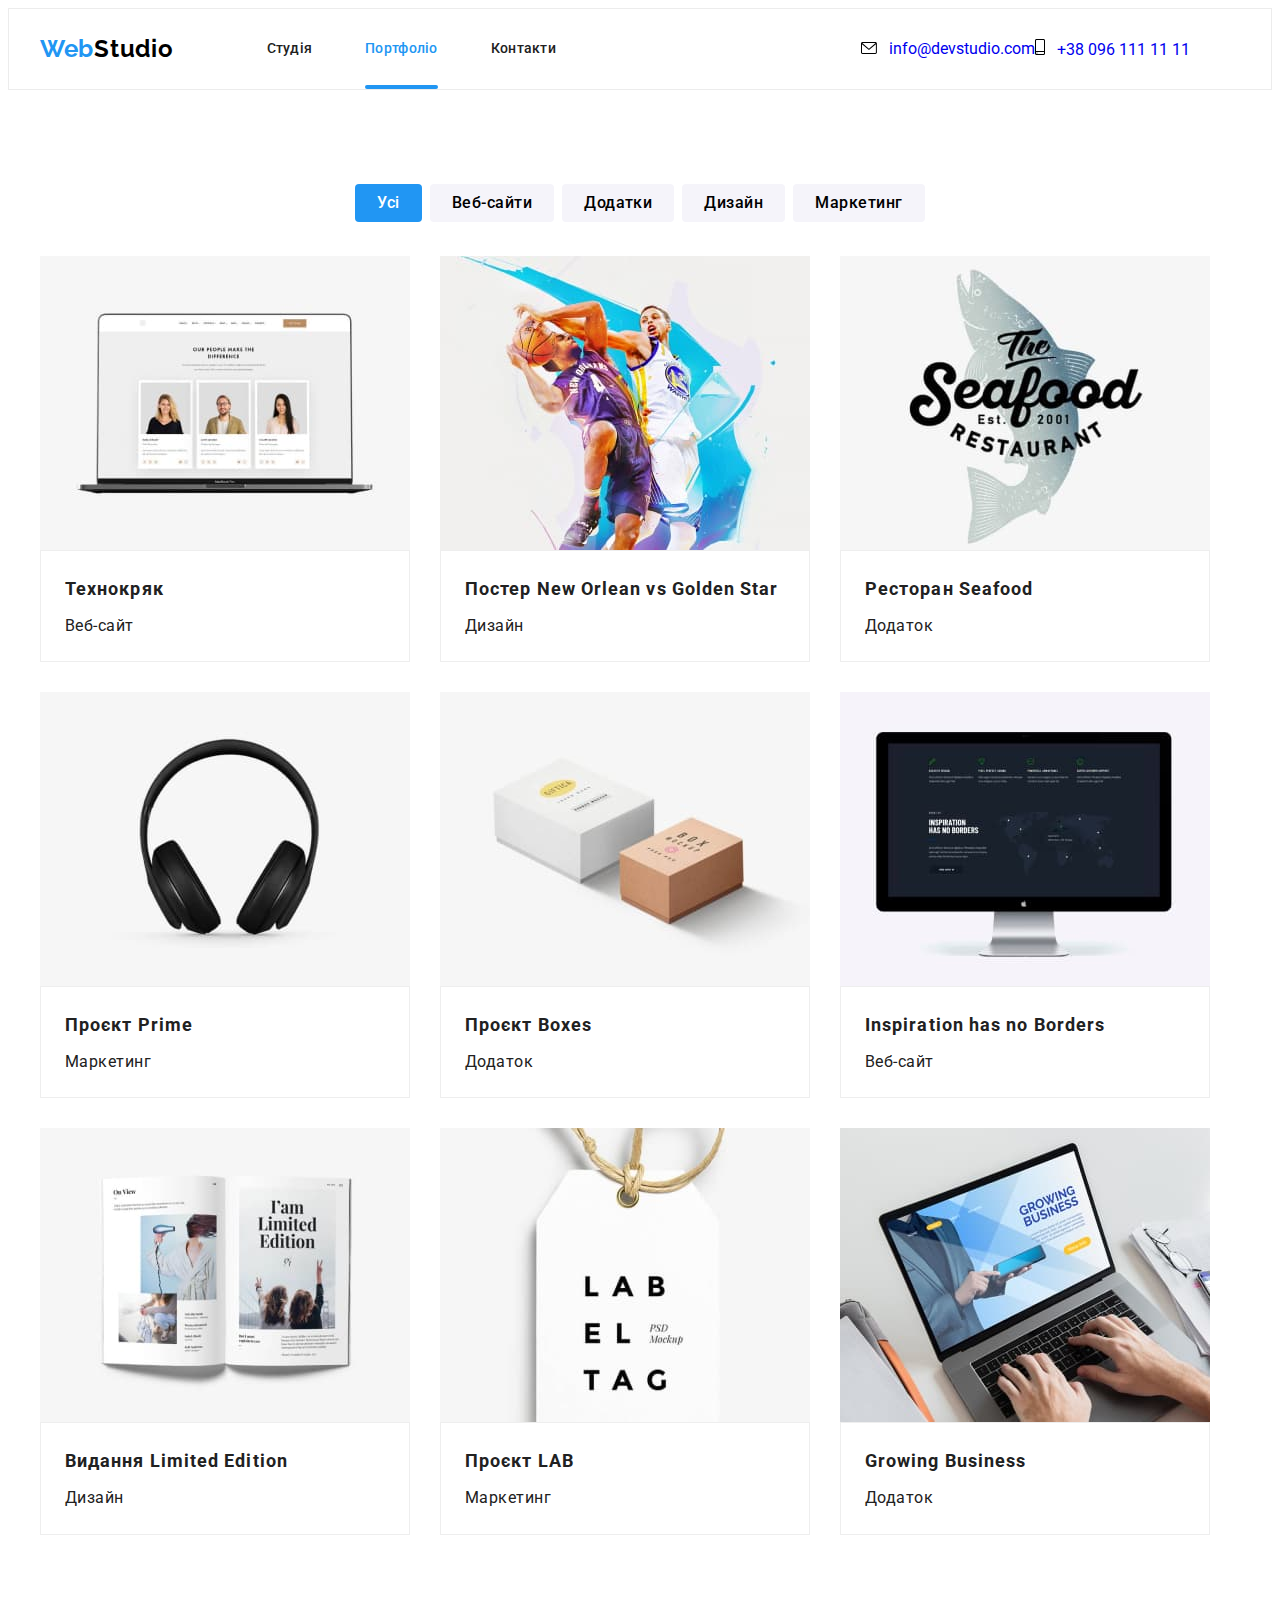
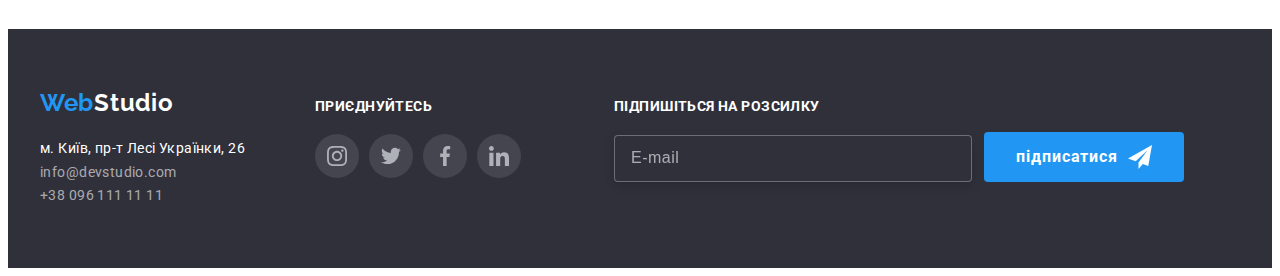
==== portfolio.html @ 04450b7f "starting header + hero" ====
<!DOCTYPE html>
<html lang="ru">
  <head>
    <meta charset="UTF-8" />
    <meta http-equiv="X-UA-Compatible" content="IE=edge" />
    <meta name="viewport" content="width=device-width, initial-scale=1.0" />
    <title>Portfolio</title>
    <link rel="preconnect" href="https://fonts.googleapis.com" />
    <link rel="preconnect" href="https://fonts.gstatic.com" crossorigin />
    <link
      href="https://fonts.googleapis.com/css2?family=Raleway:wght@700&family=Roboto:wght@400;500;700;900&display=swap"
      rel="stylesheet"
    />
    <link
      rel="stylesheet"
      href="https://cdnjs.cloudflare.com/ajax/libs/modern-normalize/1.1.0/modern-normalize.min.css"
      integrity="sha512-wpPYUAdjBVSE4KJnH1VR1HeZfpl1ub8YT/NKx4PuQ5NmX2tKuGu6U/JRp5y+Y8XG2tV+wKQpNHVUX03MfMFn9Q=="
      crossorigin="anonymous"
      referrerpolicy="no-referrer"
    />
    <!-- <link rel="stylesheet" href="./css/styles.css" /> -->
    <link rel="stylesheet" href="./css/main.min.css" />
  </head>

  <body>
    <header class="page-header">
      <div class="container container-top-line">
        <a href="./index.html" class="logo">Web<span class="logo-style">Studio</span></a>
        <nav>
          <ul class="header-nav">
            <li class="header-nav__item">
              <a href="./index.html" class="header-nav__link">Студія</a>
            </li>
            <li class="header-nav__item">
              <a href="./portfolio.html" class="header-nav__link header-nav__link--current"
                >Портфоліо</a
              >
            </li>
            <li class="header-nav__item">
              <a href="./index.html" class="header-nav__link">Контакти</a>
            </li>
          </ul>
        </nav>
        <ul class="contact list">
          <li class="contact__item">
            <a href="mailto:info@devstudio.com" class="contact__link link">
              <svg class="contact__icon" width="16px" height="12px">
                <use href="./img/icons.svg#icon-envelope"></use>
              </svg>
              info@devstudio.com
            </a>
          </li>
          <li class="contact__item">
            <a href="tel:+380961111111" class="contact__link link">
              <svg class="contact__icon" width="10px" height="16px">
                <use href="./img/icons.svg#icon-smartphone"></use>
              </svg>
              +38 096 111 11 11
            </a>
          </li>
        </ul>
      </div>
    </header>
    <main>
      <section class="team-projects">
        <div class="container">
          <h1 class="hidd">Portfolio content</h1>
          <ul class="filter list">
            <li><button type="button" class="btn current">Усі</button></li>
            <li><button type="button" class="btn">Веб-сайти</button></li>
            <li><button type="button" class="btn">Додатки</button></li>
            <li><button type="button" class="btn">Дизайн</button></li>
            <li><button type="button" class="btn">Маркетинг</button></li>
          </ul>
        </div>
        <div class="container">
          <h1 class="hidd">All projects</h1>
          <ul class="projects-list list">
            <li class="projects-item">
              <a href="#" class="card-link">
                <div class="overlay-item">
                  <img src="./img/tech.jpg" alt="Технокряк" width="370" />
                  <p class="overlay-text">
                    Ресурс пропонує комплексні пропозиції з різним рівнем функціоналу та сервісів.
                    Все це дозволить відвідувачу отримати вичерпні відомості про компанію чи
                    приватну особу.
                  </p>
                </div>
                <div class="projects-item-descr">
                  <h2 class="title">Технокряк</h2>
                  <p class="title-text">Веб-сайт</p>
                </div>
              </a>
            </li>
            <li class="projects-item">
              <a href="#" class="card-link">
                <div class="overlay-item">
                  <img src="./img/poster.jpg" alt="Постер" width="370" />
                  <p class="overlay-text">
                    Ресурс пропонує комплексні пропозиції з різним рівнем функціоналу та сервісів.
                    Все це дозволить відвідувачу отримати вичерпні відомості про компанію чи
                    приватну особу.
                  </p>
                </div>
                <div class="projects-item-descr">
                  <h2 class="title">Постер New Orlean vs Golden Star</h2>
                  <p class="title-text">Дизайн</p>
                </div>
              </a>
            </li>
            <li class="projects-item">
              <a href="#" class="card-link">
                <div class="overlay-item">
                  <img src="./img/rest.jpg" alt="Ресторан" width="370" />
                  <p class="overlay-text">
                    Ресурс пропонує комплексні пропозиції з різним рівнем функціоналу та сервісів.
                    Все це дозволить відвідувачу отримати вичерпні відомості про компанію чи
                    приватну особу.
                  </p>
                </div>
                <div class="projects-item-descr">
                  <h2 class="title">Ресторан Seafood</h2>
                  <p class="title-text">Додаток</p>
                </div>
              </a>
            </li>
            <li class="projects-item">
              <a href="#" class="card-link">
                <div class="overlay-item">
                  <img src="./img/prime.jpg" alt="ПроєктПрайм" width="370" />
                  <p class="overlay-text">
                    Ресурс пропонує комплексні пропозиції з різним рівнем функціоналу та сервісів.
                    Все це дозволить відвідувачу отримати вичерпні відомості про компанію чи
                    приватну особу.
                  </p>
                </div>
                <div class="projects-item-descr">
                  <h2 class="title">Проєкт Prime</h2>
                  <p class="title-text">Маркетинг</p>
                </div>
              </a>
            </li>
            <li class="projects-item">
              <a href="#" class="card-link">
                <div class="overlay-item">
                  <img src="./img/boxes.jpg" alt="ПроєктБокси" width="370" />
                  <p class="overlay-text">
                    Ресурс пропонує комплексні пропозиції з різним рівнем функціоналу та сервісів.
                    Все це дозволить відвідувачу отримати вичерпні відомості про компанію чи
                    приватну особу.
                  </p>
                </div>
                <div class="projects-item-descr">
                  <h2 class="title">Проєкт Boxes</h2>
                  <p class="title-text">Додаток</p>
                </div>
              </a>
            </li>
            <li class="projects-item">
              <a href="#" class="card-link">
                <div class="overlay-item">
                  <img src="./img/insp.jpg" alt="Вебсайт" width="370" />
                  <p class="overlay-text">
                    Ресурс пропонує комплексні пропозиції з різним рівнем функціоналу та сервісів.
                    Все це дозволить відвідувачу отримати вичерпні відомості про компанію чи
                    приватну особу.
                  </p>
                </div>
                <div class="projects-item-descr">
                  <h2 class="title">Inspiration has no Borders</h2>
                  <p class="title-text">Веб-сайт</p>
                </div>
              </a>
            </li>
            <li class="projects-item">
              <a href="#" class="card-link">
                <div class="overlay-item">
                  <img src="./img/limed.jpg" alt="Видання" width="370" />
                  <p class="overlay-text">
                    Ресурс пропонує комплексні пропозиції з різним рівнем функціоналу та сервісів.
                    Все це дозволить відвідувачу отримати вичерпні відомості про компанію чи
                    приватну особу.
                  </p>
                </div>
                <div class="projects-item-descr">
                  <h2 class="title">Видання Limited Edition</h2>
                  <p class="title-text">Дизайн</p>
                </div>
              </a>
            </li>
            <li class="projects-item">
              <a href="#" class="card-link">
                <div class="overlay-item">
                  <img src="./img/lab.jpg" alt="ПроєктЛаб" width="370" />
                  <p class="overlay-text">
                    Ресурс пропонує комплексні пропозиції з різним рівнем функціоналу та сервісів.
                    Все це дозволить відвідувачу отримати вичерпні відомості про компанію чи
                    приватну особу.
                  </p>
                </div>
                <div class="projects-item-descr">
                  <h2 class="title">Проєкт LAB</h2>
                  <p class="title-text">Маркетинг</p>
                </div>
              </a>
            </li>
            <li class="projects-item">
              <a href="#" class="card-link">
                <div class="overlay-item">
                  <img src="./img/grow.jpg" alt="БізнесДодаток" width="370" />
                  <p class="overlay-text">
                    Ресурс пропонує комплексні пропозиції з різним рівнем функціоналу та сервісів.
                    Все це дозволить відвідувачу отримати вичерпні відомості про компанію чи
                    приватну особу.
                  </p>
                </div>
                <div class="projects-item-descr">
                  <h2 class="title">Growing Business</h2>
                  <p class="title-text">Додаток</p>
                </div>
              </a>
            </li>
          </ul>
        </div>
      </section>
    </main>
    <footer class="footer">
      <div class="container footer-container">
        <div class="footer-adress">
          <a href="./index.html" class="logo">Web<span class="logo-2style">Studio</span></a>
          <address>
            <ul class="list">
              <li>
                <p class="text">м. Київ, пр-т Лесі Українки, 26</p>
              </li>
              <li>
                <a href="mailto:info@devstudio.com" class="link">info@devstudio.com</a>
              </li>
              <li>
                <a href="tel:+380961111111" class="link">+38 096 111 11 11</a>
              </li>
            </ul>
          </address>
        </div>
        <div class="footer-soc">
          <h2 class="title-soc">приєднуйтесь</h2>
          <ul class="list-soc list">
            <li class="team-soc__item">
              <a href="#" class="team-soc__link">
                <svg class="team-soc__icon">
                  <use href="./img/icons.svg#icon-instagram"></use>
                </svg>
              </a>
            </li>
            <li class="team-soc__item">
              <a href="#" class="team-soc__link">
                <svg class="team-soc__icon">
                  <use href="./img/icons.svg#icon-twitter"></use>
                </svg>
              </a>
            </li>
            <li class="team-soc__item">
              <a href="#" class="team-soc__link">
                <svg class="team-soc__icon">
                  <use href="./img/icons.svg#icon-facebook"></use>
                </svg>
              </a>
            </li>
            <li class="team-soc__item">
              <a href="#" class="team-soc__link">
                <svg class="team-soc__icon">
                  <use href="./img/icons.svg#icon-linkedin"></use>
                </svg>
              </a>
            </li>
          </ul>
        </div>
        <form action="" class="email-form">
          <div class="form-place">
            <label for="mail">підпишіться на розсилку</label>
            <input type="email" name="mail" id="mail" placeholder="E-mail" />
          </div>
          <button class="submit-btn" type="submit">
            <span class="submit-btn-text"> підписатися</span>
            <svg class="icon-send" width="24px" height="24px">
              <use href="./img/icons.svg#icon-send"></use>
            </svg>
          </button>
        </form>
      </div>
    </footer>
  </body>
</html>
---- css/styles.css ----
:root {
  --primary-text-color: #757575;
  --white-text-color: #ffffff;
  --title-text-color: #212121;
  --accent-color: #2196f3;
  --backgr-dark-color: #2f303a;
  --backgr-gray-color: #f5f4fa;
}

p,
h1,
h2,
h3 {
  margin: 0px;
}

ul {
  margin: 0px;
  padding-left: 0px;
}

button {
  cursor: pointer;
}

body {
  background-color: #ffffff;
  color: #757575;
  font-family: 'Roboto', sans-serif;
}

img {
  display: block;
  max-width: 100%;
  height: auto;
}

.container {
  width: 1200px;
  padding: 0px 15px;
  margin: 0 auto;
}

a {
  text-decoration: none;
}

.list {
  list-style: none;
  margin: 0;
  padding: 0;
}

/* приховані заголовки */
.hidd {
  position: absolute;
  width: 1px;
  height: 1px;
  margin: -1px;
  border: 0;
  padding: 0;

  white-space: nowrap;
  clip-path: inset(100%);
  clip: rect(0 0 0 0);
  overflow: hidden;
}

/* HEADER */
.page-header {
  border: 1px solid #ececec;
}

.logo {
  display: inline-block;
  margin-right: 93px;

  color: var(--accent-color);
  font-family: 'Raleway';
  font-weight: 700;
  font-size: 26px;
  line-height: 1.14;
  letter-spacing: 0.03em;
}

.logo .logo-style {
  color: #000000;
}

.container-top-line {
  display: flex;
  align-items: center;
}
.site-nav {
  display: flex;
}

.site-nav .site-nav-item:not(:last-child) {
  margin-right: 50px;
}

.site-nav .link {
  display: block;
  padding-top: 32px;

  font-weight: 500;
  font-size: 14px;
  line-height: 1.14;
  letter-spacing: 0.02em;
  color: var(--title-text-color);

  transition: color 250ms cubic-bezier(0.4, 0, 0.2, 1);
}

.site-nav .link:hover,
.site-nav .link:focus {
  color: var(--accent-color);
}

.site-nav .link.current {
  color: var(--accent-color);
  display: flex;
  flex-direction: column;
}

.site-nav .link.current::after {
  content: '';
  border-radius: 2px;
  min-width: 48px;
  height: 4px;
  background: currentColor;
  display: block;
  margin-top: 28px;
}

.contact {
  display: flex;
  margin-left: auto;
}

.contact .contact-item + .contact-item {
  margin-left: 50px;
}

.contact .link {
  display: block;
  padding-top: 32px;
  padding-bottom: 32px;

  color: var(--primary-text-color);
  font-weight: 500;
  font-size: 14px;
  line-height: 1.1;
  letter-spacing: 0.02em;
  text-decoration: none;

  transition: color 250ms cubic-bezier(0.4, 0, 0.2, 1);
}

.contact .link:hover,
.contact .link:focus {
  color: var(--accent-color);
}

.link-icon.link {
  display: flex;
  align-items: center;
  fill: #757575;
}

.icon-envelope {
  width: 16px;
  height: 12px;
  fill: currentColor;
  margin-right: 10px;
  align-items: center;
}

.icon-smartphone {
  width: 10px;
  height: 16px;
  fill: currentColor;
  margin-right: 10px;
  align-items: center;
}

/* MAIN */
.hero {
  height: 600px;
  max-width: 1600px;
  margin-right: auto;
  margin-left: auto;

  padding-bottom: 200px;
  padding-top: 200px;
  background-image: linear-gradient(to right, rgba(47, 48, 58, 0.4), rgba(47, 48, 58, 0.4)),
    url(../img/herobg.jpg);
  background-color: #c4c4c4;
  background-repeat: no-repeat;
  background-size: cover;
  background-position: center;
}

.hero .hero-title {
  margin: 0 auto 30px;
  width: 696px;

  color: var(--white-text-color);
  font-weight: 900;
  font-size: 44px;
  line-height: calc(60 / 44);
  text-align: center;
  letter-spacing: 0.06em;
  text-transform: uppercase;
  align-items: center;
}

.hero-btn {
  color: var(--white-text-color);
  background-color: var(--accent-color);
  font-family: inherit;
  font-weight: 700;
  line-height: calc(30 / 16);
  display: flex;
  align-items: center;
  text-align: center;
  letter-spacing: 0.06em;
  cursor: pointer;
  border-radius: 4px;
  border-width: 0;

  padding: 10px 32px;
  margin: 0 auto;
  min-width: 216px;

  transition: background-color 250ms cubic-bezier(0.4, 0, 0.2, 1);
}

.hero-btn:hover,
.hero-btn:focus {
  background-color: #188ce8;
}

/* features */
.features {
  padding-bottom: 94px;
  padding-top: 94px;
}

.features-list {
  display: flex;
  align-items: flex-start;
  flex-basis: calc ((100% - 90px) / 4);
  margin-right: 30px;
}

.features-list-item {
  width: 270px;
  align-items: flex-start;
}

.features-list-item:not(:last-child) {
  margin-right: 30px;
}

.feature {
  display: flex;
  align-items: center;
  justify-content: center;
  width: 270px;
  height: 120px;
  background-color: #f5f4fa;
  border-radius: 4px;
  margin-bottom: 30px;
}
.icon-antenna,
.icon-clock,
.icon-diagram,
.icon-astronaut {
  width: 70px;
  height: 70px;
}

.features-list .title {
  margin-top: 0;
  margin-bottom: 10px;

  color: var(--title-text-color);
  font-weight: 700;
  font-size: 14px;
  line-height: 1.1;
  letter-spacing: 0.03em;
  text-transform: uppercase;
}

.features-list .title-text {
  margin-top: 0;
  margin-bottom: 0;

  font-weight: 400;
  font-size: 14px;
  line-height: 1.7;
  letter-spacing: 0.03em;
}

/* Чим ми займаємось */
.whatwedo {
  padding-bottom: 94px;
}

.box {
  display: flex;
}

.box-item {
  margin: 0;
  width: 370px;
  height: 294px;
  position: relative;
}

.box-item:not(:last-child) {
  margin-right: 30px;
}

.whatwedo-title {
  color: var(--title-text-color);
  font-size: 36px;
  line-height: 1.2;
  letter-spacing: 0.03em;
  margin-top: 0;
  margin-bottom: 50px;
  text-align: center;
  min-width: 366px;
}

.whatwedo-title-label {
  width: 100%;
  padding-top: 27px;
  padding-bottom: 27px;
  margin: 0;
  background-color: rgba(47, 48, 58, 0.8);
  bottom: 0;
  position: absolute;
  font-size: 14px;
  line-height: calc(16 / 14);
  text-align: center;
  letter-spacing: 0.03em;
  text-transform: uppercase;
  color: var(--white-text-color);
}

/* Наша команда */
.team {
  padding-top: 94px;
  padding-bottom: 94px;
  background-color: var(--backgr-gray-color);
}

.team-title {
  min-width: 264px;

  color: var(--title-text-color);
  font-weight: 700;
  font-size: 36px;
  line-height: 1.2;
  letter-spacing: 0.03em;
  margin-top: 0px;
  margin-bottom: 50px;
  text-align: center;
}

.team-list {
  display: flex;
  flex-basis: calc ((100% - 90px) / 4);
}

.team-item {
  width: 270px;
}

.team-item:not(:last-child) {
  margin-right: 30px;
}

.team-item-descr {
  background: #ffffff;
  box-shadow: 0px 1px 3px rgba(0, 0, 0, 0.12), 0px 1px 1px rgba(0, 0, 0, 0.14),
    0px 2px 1px rgba(0, 0, 0, 0.2);
  border-radius: 0px 0px 4px 4px;
  padding-top: 30px;
  padding-bottom: 30px;
  margin: 0;
}

.team-list .title {
  margin: 0 0 10px 0;
  color: var(--title-text-color);
  font-weight: 500;
  font-size: 16px;
  line-height: 1.2;
  text-align: center;
  letter-spacing: 0.03em;
}

.team-list .text {
  margin: 0;
  font-weight: 400;
  font-size: 16px;
  line-height: 1.2;
  text-align: center;
  letter-spacing: 0.03em;
}

.team-soc-list {
  display: flex;
  justify-content: center;
  margin-top: 16px;
}

.team-soc-item:not(:last-child) {
  margin-right: 10px;
}

.team-soc-link {
  display: flex;
  width: 44px;
  height: 44px;
  border-radius: 50%;
  align-items: center;
  justify-content: center;
  color: #afb1b8;
  background-color: var(--white-text-color);
}

.team-soc-icon {
  width: 20px;
  height: 20px;
  fill: currentColor;
  align-items: center;
  justify-content: center;
}

.team-soc-link:hover,
.team-soc-link:focus {
  color: var(--white-text-color);
  background-color: var(--accent-color);
}

/* Наші клієнти */
.clients {
  padding-bottom: 94px;
  padding-top: 94px;
}

.our-clients {
  margin-top: 0;
  margin-bottom: 50px;
  min-width: 264px;
  color: var(--title-text-color);
  font-size: 36px;
  line-height: calc(42 / 36);
  text-align: center;
  letter-spacing: 0.03em;
}

.clients-list {
  display: flex;
  flex-wrap: wrap;
  flex-basis: calc((100% - 150px) / 6);
  margin: 0;
  padding: 0;
}

.client-item:not(:last-child) {
  margin-right: 30px;
}

.client-link {
  display: flex;
  width: 170px;
  height: 92px;
  align-items: center;
  justify-content: center;
  color: #afb1b8;
  background-color: var(--white-text-color);
  border: 1px solid #afb1b8;

  transition: border 250ms cubic-bezier(0.4, 0, 0.2, 1), color 250ms cubic-bezier(0.4, 0, 0.2, 1);
}

.client-link:hover,
.client-link:focus {
  color: var(--accent-color);
  border-color: var(--accent-color);
}

.icon-logo {
  fill: currentColor;
  width: 106px;
  height: 160px;
}

/* footer */
.footer {
  background-color: var(--backgr-dark-color);
  padding-top: 60px;
  padding-bottom: 60px;
}

.footer .text {
  color: var(--white-text-color);
  font-style: normal;
  font-weight: 400;
  font-size: 14px;
  line-height: 1.7;
  letter-spacing: 0.03em;
  margin-top: 0;
  margin-bottom: 0;
}

.footer .logo {
  margin-bottom: 20px;
}

.footer .logo .logo-2style {
  color: #ffffff;
}

.footer .link {
  font-style: normal;
  font-weight: 400;
  font-size: 14px;
  line-height: 1.7;
  letter-spacing: 0.03em;
  color: rgba(255, 255, 255, 0.6);
  text-decoration: none;

  transition: color 250ms cubic-bezier(0.4, 0, 0.2, 1);
}

.footer .link:hover,
.footer .link:focus {
  color: var(--accent-color);
}

/* socials-footer */
.footer-container {
  display: flex;
  align-items: baseline;
}

.footer-adress {
  display: inline-block;
  margin-right: 70px;
}

.list-soc {
  display: flex;
}

.title-soc {
  font-size: 14px;
  line-height: calc(16 / 14);
  letter-spacing: 0.03em;
  text-transform: uppercase;
  color: var(--white-text-color);
  margin-bottom: 20px;
}

.footer-soc {
  display: inline-block;
}

.team-soc-link {
  display: flex;
  width: 44px;
  height: 44px;
  border-radius: 50%;
  align-items: center;
  justify-content: center;
  color: #afb1b8;
  background-color: rgba(255, 255, 255, 0.1);

  transition: background-color 250ms cubic-bezier(0.4, 0, 0.2, 1),
    color 250ms cubic-bezier(0.4, 0, 0.2, 1);
}

.team-soc-link:hover,
.team-soc-link:focus {
  color: var(--white-text-color);
  background-color: var(--accent-color);
}

.list-soc .team-soc-icon {
  width: 20px;
  height: 20px;
  fill: currentColor;
  align-items: center;
  justify-content: center;
}

.email-form {
  display: flex;
  width: 570px;
  margin-left: 93px;
  align-items: flex-end;
}

.form-place {
  display: flex;
  flex-direction: column;
  width: 358px;
  background-color: #2f303a;
  color: rgba(255, 255, 255, 0.6);
}

.form-place label {
  margin-bottom: 20px;
  font-weight: 700;
  font-size: 14px;
  line-height: 1.14;
  letter-spacing: 0.03em;
  text-transform: uppercase;
  color: #ffffff;
}

.form-place input {
  padding-top: 15px;
  padding-bottom: 15px;
  padding-left: 16px;
  padding-right: 0;
  background-color: #2f303a;
  border: 1px solid rgba(255, 255, 255, 0.3);
  filter: drop-shadow(0px 4px 4px rgba(0, 0, 0, 0.15));
  border-radius: 4px;
  color: var(--white-text-color);
}

.form-place input::placeholder {
  font-weight: 400;
  font-size: 16px;
  line-height: 1.25;
  letter-spacing: 0.03em;
  color: rgba(255, 255, 255, 0.6);
}

.submit-btn {
  display: flex;
  margin-left: 12px;
  align-items: center;
  justify-content: center;
  width: 200px;
  height: 50px;
  padding-top: 10px;
  padding-bottom: 10px;
  background-color: var(--accent-color);
  border-radius: 4px;
  border: none;
  cursor: pointer;
  transition-property: background-color, box-shadow;
  transition-duration: 250ms;
  transition-timing-function: cubic-bezier(0.4, 0, 0.2, 1);
}

.submit-btn:hover,
.submit-byn:focus {
  background-color: #188ce8;
  box-shadow: 0px 4px 4px rgba(0, 0, 0, 0.15);
}

.submit-btn-text {
  color: var(--white-text-color);
  font-family: 'Roboto';
  font-weight: 700;
  font-size: 16px;
  line-height: 1.88;
  letter-spacing: 0.06em;
}

.icon-send {
  margin-left: 10px;
}

/* MODAL */
.backdrop {
  position: fixed;
  top: 0;
  left: 0;
  width: 100%;
  height: 100%;
  background-color: rgba(0, 0, 0, 0.2);
  opacity: 1;
  transition: opacity 250ms cubic-bezier(0.4, 0, 0.2, 1);
}

.backdrop.is-hidden {
  opacity: 0;
  pointer-events: none;
}

.backdrop.is-hidden .modal {
  transform: translate(-50%, -50%) scale(0.9);
}

.modal {
  position: absolute;
  top: 50%;
  left: 50%;
  transform: translate(-50%, -50%) scale(1);

  width: 528px;
  height: 581px;

  box-shadow: 0px 1px 3px rgba(0, 0, 0, 0.12), 0px 1px 1px rgba(0, 0, 0, 0.14),
    0px 2px 1px rgba(0, 0, 0, 0.2);
  border-radius: 4px;
  background-color: #ffffff;

  transition: transform 250ms cubic-bezier(0.4, 0, 0.2, 1);
}

.btn-close-modal {
  display: flex;
  align-items: center;
  justify-content: center;
  margin: 8px 8px 0 auto;
  width: 30px;
  height: 30px;
  padding: 0;
  border-radius: 50%;
  background-color: #ffffff;
  border: 1px solid rgba(0, 0, 0, 0.1);
  cursor: pointer;
}

.icon-close-modal {
  width: 18px;
  height: 18px;
  fill: #000000;
  transition-property: fill;
  transition-duration: 250ms;
  transition-timing-function: cubic-bezier(0.4, 0, 0.2, 1);
}

.icon-close-modal:hover,
.icon-close-modal:focus {
  fill: var(--accent-color);
}

.modal-title-text {
  display: block;
  font-weight: 700;
  font-size: 20px;
  line-height: 1.15;
  text-align: center;
  letter-spacing: 0.03em;
  color: var(--title-text-color);
  margin-bottom: 12px;
  margin-top: 0;
}

.forma {
  padding: 0 40px;
  display: flex;
  flex-direction: column;
}

.form-place-modal {
  display: flex;
  flex-direction: column;
  position: relative;
  width: 448px;
  margin-bottom: 10px;
}

.form-label {
  margin-bottom: 4px;
  font-size: 12px;
  line-height: 1.17;
  letter-spacing: 0.01em;
  color: var(--primary-text-color);
}

.modal-input {
  width: 100%;
  height: 40px;
  border: 1px solid rgba(33, 33, 33, 0.2);
  border-radius: 4px;
  margin-bottom: 0;
  padding-left: 40px;
  transition-property: border;
  transition-duration: 250ms;
  transition-timing-function: cubic-bezier(0.4, 0, 0.2, 1);
}

.modal-input:focus-within {
  border: 1px solid var(--accent-color);
  outline: none;
}

.input-place-icon {
  position: absolute;
  bottom: 11px;
  left: 12px;
  transition-property: box-shadow;
  transition-duration: 250ms;
  transition-timing-function: cubic-bezier(0.4, 0, 0.2, 1);
}

.modal-input:focus-within ~ .input-place-icon {
  fill: var(--accent-color);
}

.form-place-coment {
  display: flex;
  flex-direction: column;
  width: 448px;
  height: 138px;
  margin-bottom: 20px;
}

.form-textarea {
  width: 448px;
  height: 120px;
  margin: 0;
  padding: 12px 16px;
  border: 1px solid rgba(33, 33, 33, 0.2);
  border-radius: 4px;
  resize: none;
  transition-property: border;
  transition-duration: 250ms;
  transition-timing-function: cubic-bezier(0.4, 0, 0.2, 1);
}

.form-textarea:focus-within {
  border: 1px solid var(--accent-color);
  outline: none;
}

.form-textarea::placeholder {
  font-weight: 400;
  font-size: 12px;
  line-height: 1.17;
  letter-spacing: 0.01em;
  color: rgba(117, 117, 117, 0.5);
}

.form-checkbox {
  display: flex;
  width: 100%;
  margin-bottom: 30px;
}

.checkbox-input {
  position: absolute;
  width: 1px;
  height: 1px;
  margin: -1px;
  border: 0;
  padding: 0;
  clip: rect(0 0 0 0);
  overflow: hidden;
}

.checkbox-label {
  display: flex;
  align-items: center;
  font-weight: 400;
  font-size: 14px;
  line-height: 1.71;
  padding-left: 14px;
}

.checkbox-icon {
  display: inline-block;
  margin-right: 7px;
  width: 16px;
  height: 15px;
  border: 2px solid var(--title-text-color);
  border-radius: 2px;
}

.checkbox-input:checked + .checkbox-icon {
  background-color: var(--accent-color);
  border-color: var(--accent-color);
  background-size: contain;
  background-origin: border-box;
}

.checkbox-link {
  display: inline-block;
  color: var(--accent-color);
  padding: 0;
  margin: 0 0 0 8px;
  text-decoration: underline;
}

.submit-btn-modal {
  display: flex;
  align-items: center;
  justify-content: center;
  width: 200px;
  height: 50px;
  padding: 10px 52px 10px 52px;
  margin-left: auto;
  margin-right: auto;
  background-color: var(--accent-color);
  box-shadow: 0px 4px 4px rgba(0, 0, 0, 0.15);
  border-radius: 4px;
  border: none;
  cursor: pointer;
  transition-property: background-color;
  transition-duration: 250ms;
  transition-timing-function: cubic-bezier(0.4, 0, 0.2, 1);
}

.text-btn-modal {
  color: var(--white-text-color);
  font-weight: 700;
  font-size: 16px;
  line-height: 1.88;
  letter-spacing: 0.06em;
}

.submit-btn-modal:hover,
.submit-btn-modal:focus {
  background-color: #188ce8;
}

/* Portfolio */
.team-projects {
  padding-bottom: 94px;
}

.filter {
  display: flex;
  justify-content: center;
  padding-top: 94px;
  margin-bottom: 34px;
}

.filter :not(:last-child) {
  margin-right: 8px;
}

.filter .btn {
  padding: 6px 22px;
  font-family: inherit;
  font-weight: 500;
  font-size: 16px;
  line-height: 1.6;
  text-align: center;
  letter-spacing: 0.03em;
  cursor: pointer;
  background-color: var(--backgr-gray-color);
  border-radius: 4px;
  border: none;

  transition: background-color 250ms cubic-bezier(0.4, 0, 0.2, 1),
    color 250ms cubic-bezier(0.4, 0, 0.2, 1);
}

.filter .btn:hover,
.filter .btn:focus,
.filter .btn:active {
  color: var(--white-text-color);
  background-color: var(--accent-color);
  box-shadow: 0px 3px 1px rgba(0, 0, 0, 0.1), 0px 1px 2px rgba(0, 0, 0, 0.08),
    0px 2px 2px rgba(0, 0, 0, 0.12);
  border-radius: 4px;
}

.filter .btn.current {
  color: var(--white-text-color);
  background-color: var(--accent-color);
}

/* Наші проекти */
.projects-list {
  display: flex;
  flex-wrap: wrap;
}

.card-link {
  display: block;
  text-decoration: none;
  transition: box-shadow 250ms cubic-bezier(0.4, 0, 0.2, 1);
}

.card-link:hover,
.card-link:focus {
  box-shadow: 0px 1px 1px rgba(0, 0, 0, 0.12), 0px 4px 4px rgba(0, 0, 0, 0.06),
    1px 4px 6px rgba(0, 0, 0, 0.16);
}

.overlay-item {
  overflow: hidden;
  position: relative;
}

.overlay-text {
  content: '';
  font-size: 18px;
  line-height: calc(28 / 18);
  letter-spacing: 0.03em;
  color: var(--white-text-color);
  position: absolute;
  width: 100%;
  height: 100%;
  padding: 63px 24px;
  margin: 0;
  background-color: rgba(33, 150, 243, 0.9);
  top: 0;
  left: 0;
  transform: translateY(100%);

  transition: transform 250ms cubic-bezier(0.4, 0, 0.2, 1),
    opacity 250ms cubic-bezier(0.4, 0, 0.2, 1);
}

.card-link:hover .overlay-text,
.card-link:focus .overlay-text {
  transform: translateY(0);
}

.projects-item {
  max-width: 370px;
  margin-right: 30px;
  margin-bottom: 30px;
}

.projects-item:nth-child(3n) {
  margin-right: 0;
}

.projects-item:nth-last-child(-n + 3) {
  margin-bottom: 0;
}

.projects-item .title {
  margin: 0 0 4px 0;

  color: var(--title-text-color);
  font-weight: 700;
  font-size: 18px;
  line-height: 2;
  letter-spacing: 0.06em;
}

.projects-item .title-text {
  margin: 0;
  font-weight: 400;
  font-size: 16px;
  line-height: 1.9;
  letter-spacing: 0.03em;
  color: var(--title-text-color);
}

.projects-item-descr {
  padding: 20px 24px;

  background: #ffffff;
  border: 1px solid #eeeeee;
}
---- css/main.min.css ----
p,h1,h2,h3{margin:0px}ul{margin:0px;padding-left:0px}button{cursor:pointer}img{display:block;max-width:100%;height:auto}a{text-decoration:none}.list{list-style:none;margin:0;padding:0}body{background-color:#fff;color:#757575;font-family:"Roboto",sans-serif}.hidd{position:absolute;width:1px;height:1px;margin:-1px;border:0;padding:0;white-space:nowrap;-webkit-clip-path:inset(100%);clip-path:inset(100%);clip:rect(0 0 0 0);overflow:hidden}:root{--primary-text-color: #757575;--white-text-color: #ffffff;--title-text-color: #212121;--accent-color: #2196f3;--backgr-dark-color: #2f303a;--backgr-gray-color: #f5f4fa}.logo{display:inline-block;color:var(--accent-color);font-family:"Raleway";font-weight:700;font-size:24px;line-height:1.17;letter-spacing:.03em}.logo .logo-style{color:#000}.container{margin-left:auto;margin-right:auto;padding-left:15px;padding-right:15px}@media screen and (min-width: 480px){.container{width:480px}}@media screen and (min-width: 768px){.container{width:768px}}@media screen and (min-width: 1200px){.container{width:1200px}}.page-header{border:1px solid #ececec;position:relative}.page-header__nav{display:-webkit-box;display:-ms-flexbox;display:flex;-webkit-box-align:center;-ms-flex-align:center;align-items:center;-webkit-box-pack:justify;-ms-flex-pack:justify;justify-content:space-between;width:100%}@media screen and (min-width: 768px){.page-header__nav{-webkit-box-pack:start;-ms-flex-pack:start;justify-content:flex-start}}.menu-btn{display:-webkit-inline-box;display:-ms-inline-flexbox;display:inline-flex;margin:0;padding:12px 8px;border:none;background-color:rgba(0,0,0,0);margin-top:10px;margin-bottom:10px;z-index:2}.menu-btn__close,.menu-btn__menu{fill:#212121;-webkit-transition-property:fill;transition-property:fill;-webkit-transition-duration:250ms;transition-duration:250ms;-webkit-transition-timing-function:cubic-bezier(0.4, 0, 0.2, 1);transition-timing-function:cubic-bezier(0.4, 0, 0.2, 1)}.menu-btn__menu:hover,.menu-btn :focus{fill:var(--accent-color)}.menu-btn__close:hover,.menu-btn :focus{fill:var(--accent-color)}@media screen and (min-width: 768px){.menu-btn{display:none}}.menu-btn .menu-btn__close{display:none}.menu-btn.is-open .menu-btn__close{display:block}.menu-btn.is-open .menu-btn__menu{display:none}.menu-container{background-color:#fff;padding-top:48px;padding-bottom:48px;padding-left:40px}@media screen and (max-width: 767px){.menu-container{display:none;position:absolute;top:0;left:0;width:100%}.menu-container.is-open{display:block;height:100vh;display:-webkit-box;display:-ms-flexbox;display:flex;-ms-flex-wrap:wrap;flex-wrap:wrap;-ms-flex-line-pack:justify;align-content:space-between;z-index:1}}@media screen and (min-width: 768px){.menu-container{display:-webkit-box;display:-ms-flexbox;display:flex;padding:0;-webkit-box-align:center;-ms-flex-align:center;align-items:center}}.navigation,.contacts{width:100%}.container-top-line{display:-webkit-box;display:-ms-flexbox;display:flex;-webkit-box-align:center;-ms-flex-align:center;align-items:center}.header-nav{list-style:none;padding:0;margin:0}@media screen and (min-width: 768px){.header-nav{display:-webkit-box;display:-ms-flexbox;display:flex;padding-bottom:0;margin-left:88px;margin-right:90px}}@media screen and (min-width: 1200px){.header-nav{margin-left:93px;margin-right:305px}}.header-nav__item{margin-bottom:32px}.header-nav__item:last-child{margin-bottom:0}@media screen and (min-width: 768px){.header-nav__item{margin-bottom:0;margin-right:53px}.header-nav__item:last-child{margin-right:0}}.header-nav__link{text-decoration:none;display:block;text-align:start;font-weight:500;font-size:40px;line-height:1.18;letter-spacing:.02em;color:var(--title-text-color);-webkit-transition:color 250ms cubic-bezier(0.4, 0, 0.2, 1);transition:color 250ms cubic-bezier(0.4, 0, 0.2, 1)}.header-nav__link:hover,.header-nav__link:focus{color:var(--accent-color)}@media screen and (min-width: 768px){.header-nav__link{font-size:14px;line-height:1.14;padding-top:32px;padding-bottom:32px}}.header-nav__link--current{color:var(--accent-color);position:relative}@media screen and (min-width: 768px){.header-nav__link--current{font-size:14px;line-height:1.14;padding-top:32px;padding-bottom:32px}}.header-nav__link--current::after{display:none;position:absolute;bottom:0;left:0;content:"";width:100%;height:4px;border-radius:2px;background-color:var(--accent-color)}@media screen and (min-width: 768px){.header-nav__link--current::after{display:block}}.contact{list-style:none;padding:0;margin:0}@media screen and (min-width: 768px){.contact{display:-webkit-box;display:-ms-flexbox;display:flex;-webkit-box-orient:vertical;-webkit-box-direction:reverse;-ms-flex-direction:column-reverse;flex-direction:column-reverse}}@media screen and (min-width: 1200px){.contact{-webkit-box-orient:horizontal;-webkit-box-direction:normal;-ms-flex-direction:row;flex-direction:row}}.contact__item{margin-bottom:32px}.contact__item:last-child{margin-bottom:64px}@media screen and (min-width: 768px){.contact__item{margin-bottom:0px;display:-webkit-box;display:-ms-flexbox;display:flex}.contact__item:last-child{margin-bottom:10px}}@media screen and (min-width: 1200px){.contact__item:last-child{margin-bottom:0px}}.contact__link--mail{text-decoration:none;color:var(--primary-text-color);font-weight:500;font-size:24px;line-height:1.17;letter-spacing:.02em}@media screen and (min-width: 768px){.contact__link--mail{color:var(--primary-text-color);font-size:12px;line-height:1.17;display:-webkit-box;display:-ms-flexbox;display:flex;-webkit-box-align:center;-ms-flex-align:center;align-items:center}}@media screen and (min-width: 1200px){.contact__link--mail{margin-right:40px;font-size:14px;line-height:1.14;-webkit-transition-property:color;transition-property:color;-webkit-transition-duration:250ms;transition-duration:250ms;-webkit-transition-timing-function:cubic-bezier(0.4, 0, 0.2, 1);transition-timing-function:cubic-bezier(0.4, 0, 0.2, 1)}.contact__link--mail:hover,.contact__link--mail:focus{color:var(--accent-color);fill:var(--accent-color)}}.contact__link--tel{text-decoration:none;color:var(--accent-color);font-weight:500;font-size:34px;line-height:1.18;letter-spacing:.02em}@media screen and (min-width: 768px){.contact__link--tel{color:var(--primary-text-color);font-size:12px;line-height:1.17;display:-webkit-box;display:-ms-flexbox;display:flex;-webkit-box-align:center;-ms-flex-align:center;align-items:center}}@media screen and (min-width: 1200px){.contact__link--tel{font-size:14px;line-height:1.14;-webkit-transition-property:color;transition-property:color;-webkit-transition-duration:250ms;transition-duration:250ms;-webkit-transition-timing-function:cubic-bezier(0.4, 0, 0.2, 1);transition-timing-function:cubic-bezier(0.4, 0, 0.2, 1)}.contact__link--tel:hover,.contact__link--tel:focus{color:var(--accent-color);fill:var(--accent-color)}}@media screen and (max-width: 767px){.contact__icon{display:none}}@media screen and (min-width: 768px){.contact__icon{margin-right:8px}}@media screen and (min-width: 1200px){.contact__icon{-webkit-transition-property:fill;transition-property:fill;-webkit-transition-duration:250ms;transition-duration:250ms;-webkit-transition-timing-function:cubic-bezier(0.4, 0, 0.2, 1);transition-timing-function:cubic-bezier(0.4, 0, 0.2, 1)}}.soc-nav__list{list-style:none;padding:0;margin:0;display:-webkit-box;display:-ms-flexbox;display:flex;-ms-flex-wrap:wrap;flex-wrap:wrap}@media screen and (min-width: 768px){.soc-nav__list{display:none}}.soc-nav__item{text-decoration:none;margin-right:20px}.soc-nav__item:last-child{margin-right:0}.soc-nav__link{text-decoration:none;color:var(--accent-color);font-weight:500;font-size:18px;line-height:1.22;letter-spacing:.02em}.section-hero{padding-top:118px;padding-bottom:118px}.section-hero .hero__title{margin-left:auto;margin-right:auto;margin-top:0;margin-bottom:30px;color:var(--white-text-color);font-weight:900;font-size:26px;line-height:1.62;letter-spacing:.06em;text-transform:uppercase}@media screen and (min-width: 768px){.section-hero .hero__title{width:360px}}@media screen and (min-width: 1200px){.section-hero{padding-top:200px;padding-bottom:200px}.section-hero .hero__title{font-size:44px;line-height:1.36;width:696px}}.overl{max-width:480px;margin-left:auto;margin-right:auto;background-image:-webkit-gradient(linear, left top, right top, from(rgba(47, 48, 58, 0.4)), to(rgba(47, 48, 58, 0.4))),url(../img/herobg_tel.jpg);background-image:linear-gradient(to right, rgba(47, 48, 58, 0.4), rgba(47, 48, 58, 0.4)),url(../img/herobg_tel.jpg);background-color:#c4c4c4;background-repeat:no-repeat;background-size:cover;background-position:center;text-align:center}@media(min-device-pixel-ratio: 2),(-webkit-min-device-pixel-ratio: 2),(min-resolution: 192dpi),(min-resolution: 2dppx){.overl{background-image:-webkit-gradient(linear, left top, right top, from(rgba(47, 48, 58, 0.4)), to(rgba(47, 48, 58, 0.4))),url(../img/herobg_tel2x.jpg);background-image:linear-gradient(to right, rgba(47, 48, 58, 0.4), rgba(47, 48, 58, 0.4)),url(../img/herobg_tel2x.jpg)}}@media screen and (min-width: 768px){.overl{min-width:768px;height:400px;background-image:-webkit-gradient(linear, left top, right top, from(rgba(47, 48, 58, 0.4)), to(rgba(47, 48, 58, 0.4))),url(../img/herobg_tab.jpg);background-image:linear-gradient(to right, rgba(47, 48, 58, 0.4), rgba(47, 48, 58, 0.4)),url(../img/herobg_tab.jpg)}}@media screen and (min-width: 768px)and (min-device-pixel-ratio: 2),screen and (min-width: 768px)and (-webkit-min-device-pixel-ratio: 2),screen and (min-width: 768px)and (min-resolution: 192dpi),screen and (min-width: 768px)and (min-resolution: 2dppx){.overl{background-image:-webkit-gradient(linear, left top, right top, from(rgba(47, 48, 58, 0.4)), to(rgba(47, 48, 58, 0.4))),url(../img/herobg_tab2x.jpg);background-image:linear-gradient(to right, rgba(47, 48, 58, 0.4), rgba(47, 48, 58, 0.4)),url(../img/herobg_tab2x.jpg)}}@media screen and (min-width: 1200px){.overl{max-width:1600px;height:600px;background-image:-webkit-gradient(linear, left top, right top, from(rgba(47, 48, 58, 0.4)), to(rgba(47, 48, 58, 0.4))),url(../img/herobg_desktop.jpg);background-image:linear-gradient(to right, rgba(47, 48, 58, 0.4), rgba(47, 48, 58, 0.4)),url(../img/herobg_desktop.jpg)}}@media screen and (min-width: 1200px)and (min-device-pixel-ratio: 2),screen and (min-width: 1200px)and (-webkit-min-device-pixel-ratio: 2),screen and (min-width: 1200px)and (min-resolution: 192dpi),screen and (min-width: 1200px)and (min-resolution: 2dppx){.overl{background-image:-webkit-gradient(linear, left top, right top, from(rgba(47, 48, 58, 0.4)), to(rgba(47, 48, 58, 0.4))),url(../img/herobg_desktop2x.jpg);background-image:linear-gradient(to right, rgba(47, 48, 58, 0.4), rgba(47, 48, 58, 0.4)),url(../img/herobg_desktop2x.jpg)}}.hero__btn{min-width:200px;color:var(--white-text-color);background-color:var(--accent-color);font-family:inherit;font-weight:700;font-size:16px;line-height:1.88;text-align:center;letter-spacing:.06em;border-radius:4px;border-width:0;padding:10px 24px;margin:0 auto;-webkit-transition:background-color 250ms cubic-bezier(0.4, 0, 0.2, 1);transition:background-color 250ms cubic-bezier(0.4, 0, 0.2, 1)}.hero__btn:hover,.hero__btn:focus{background-color:#188ce8}@media screen and (min-width: 1200px){.hero__btn{min-width:216px;padding:10px 32px}}.section-features{padding-bottom:94px;padding-top:94px}.features__list{display:-webkit-box;display:-ms-flexbox;display:flex;-webkit-box-align:start;-ms-flex-align:start;align-items:flex-start;margin-right:30px}.features__list .features__title{margin-top:0;margin-bottom:10px;color:var(--title-text-color);font-weight:700;font-size:14px;line-height:1.1;letter-spacing:.03em;text-transform:uppercase}.features__list .features__text{margin-top:0;margin-bottom:0;font-weight:400;font-size:14px;line-height:1.7;letter-spacing:.03em}.features__item{width:270px;-webkit-box-align:start;-ms-flex-align:start;align-items:flex-start}.features__item:not(:last-child){margin-right:30px}.features__icon{width:70px;height:70px}.features__div{display:-webkit-box;display:-ms-flexbox;display:flex;-webkit-box-align:center;-ms-flex-align:center;align-items:center;-webkit-box-pack:center;-ms-flex-pack:center;justify-content:center;width:270px;height:120px;background-color:#f5f4fa;border-radius:4px;margin-bottom:30px}.section-whatwedo{padding-bottom:94px}.whatwedo__list{display:-webkit-box;display:-ms-flexbox;display:flex}.whatwedo__item{margin:0;width:370px;height:294px;position:relative}.whatwedo__item:not(:last-child){margin-right:30px}.whatwedo__title{color:var(--title-text-color);font-size:36px;line-height:1.2;letter-spacing:.03em;margin-top:0;margin-bottom:50px;text-align:center;min-width:366px}.whatwedo__text{width:100%;padding-top:27px;padding-bottom:27px;margin:0;background-color:rgba(47,48,58,.8);bottom:0;position:absolute;font-size:14px;line-height:1.1428571429;text-align:center;letter-spacing:.03em;text-transform:uppercase;color:var(--white-text-color)}.section-team{padding-top:94px;padding-bottom:94px;background-color:var(--backgr-gray-color)}.section-team__title{min-width:264px;color:var(--title-text-color);font-weight:700;font-size:36px;line-height:1.2;letter-spacing:.03em;margin-top:0px;margin-bottom:50px;text-align:center}.team__list{display:-webkit-box;display:-ms-flexbox;display:flex;-webkit-box-align:center;-ms-flex-align:center;align-items:center}.team__list .team__title{margin:0 0 10px 0;color:var(--title-text-color);font-weight:500;font-size:16px;line-height:1.2;text-align:center;letter-spacing:.03em}.team__list .team__text{margin:0;font-weight:400;font-size:16px;line-height:1.2;text-align:center;letter-spacing:.03em}.team__item{width:270px}.team__item:not(:last-child){margin-right:30px}.team__div{background:#fff;-webkit-box-shadow:0px 1px 3px rgba(0,0,0,.12),0px 1px 1px rgba(0,0,0,.14),0px 2px 1px rgba(0,0,0,.2);box-shadow:0px 1px 3px rgba(0,0,0,.12),0px 1px 1px rgba(0,0,0,.14),0px 2px 1px rgba(0,0,0,.2);border-radius:0px 0px 4px 4px;padding-top:30px;padding-bottom:30px;margin:0}.team-soc__list{display:-webkit-box;display:-ms-flexbox;display:flex;-webkit-box-pack:center;-ms-flex-pack:center;justify-content:center;margin-top:16px}.team-soc__item:not(:last-child){margin-right:10px}.team-soc__link{display:-webkit-box;display:-ms-flexbox;display:flex;width:44px;height:44px;border-radius:50%;-webkit-box-align:center;-ms-flex-align:center;align-items:center;-webkit-box-pack:center;-ms-flex-pack:center;justify-content:center;color:#afb1b8;background-color:var(--white-text-color)}.team-soc__link:hover,.team-soc__link:focus{color:var(--white-text-color);background-color:var(--accent-color)}.team-soc__icon{width:20px;height:20px;fill:currentColor;-webkit-box-align:center;-ms-flex-align:center;align-items:center;-webkit-box-pack:center;-ms-flex-pack:center;justify-content:center}.clients{padding-bottom:94px;padding-top:94px}.our-clients{margin-top:0;margin-bottom:50px;min-width:264px;color:var(--title-text-color);font-size:36px;line-height:1.1666666667;text-align:center;letter-spacing:.03em}.clients-list{display:-webkit-box;display:-ms-flexbox;display:flex;-ms-flex-wrap:wrap;flex-wrap:wrap;margin:0;padding:0}.client-item:not(:last-child){margin-right:30px}.client-link{display:-webkit-box;display:-ms-flexbox;display:flex;width:170px;height:92px;-webkit-box-align:center;-ms-flex-align:center;align-items:center;-webkit-box-pack:center;-ms-flex-pack:center;justify-content:center;color:#afb1b8;background-color:var(--white-text-color);border:1px solid #afb1b8;-webkit-transition:border 250ms cubic-bezier(0.4, 0, 0.2, 1),color 250ms cubic-bezier(0.4, 0, 0.2, 1);transition:border 250ms cubic-bezier(0.4, 0, 0.2, 1),color 250ms cubic-bezier(0.4, 0, 0.2, 1)}.client-link:hover,.client-link:focus{color:var(--accent-color);border-color:var(--accent-color)}.icon-logo{fill:currentColor;width:106px;height:160px}.footer{background-color:var(--backgr-dark-color);padding-top:60px;padding-bottom:60px}.footer .text{color:var(--white-text-color);font-style:normal;font-weight:400;font-size:14px;line-height:1.7;letter-spacing:.03em;margin-top:0;margin-bottom:0}.footer .logo{margin-bottom:20px}.footer .logo .logo-2style{color:#fff}.footer .link{font-style:normal;font-weight:400;font-size:14px;line-height:1.7;letter-spacing:.03em;color:rgba(255,255,255,.6);text-decoration:none;-webkit-transition:color 250ms cubic-bezier(0.4, 0, 0.2, 1);transition:color 250ms cubic-bezier(0.4, 0, 0.2, 1)}.footer .link:hover,.footer .link:focus{color:var(--accent-color)}.footer-container{display:-webkit-box;display:-ms-flexbox;display:flex;-webkit-box-align:baseline;-ms-flex-align:baseline;align-items:baseline}.footer-adress{display:inline-block;margin-right:70px}.list-soc{display:-webkit-box;display:-ms-flexbox;display:flex}.list-soc .team-soc__icon{width:20px;height:20px;fill:currentColor;-webkit-box-align:center;-ms-flex-align:center;align-items:center;-webkit-box-pack:center;-ms-flex-pack:center;justify-content:center}.title-soc{font-size:14px;line-height:1.1428571429;letter-spacing:.03em;text-transform:uppercase;color:var(--white-text-color);margin-bottom:20px}.footer-soc{display:inline-block}.team-soc__link{display:-webkit-box;display:-ms-flexbox;display:flex;width:44px;height:44px;border-radius:50%;-webkit-box-align:center;-ms-flex-align:center;align-items:center;-webkit-box-pack:center;-ms-flex-pack:center;justify-content:center;color:#afb1b8;background-color:rgba(255,255,255,.1);-webkit-transition:background-color 250ms cubic-bezier(0.4, 0, 0.2, 1),color 250ms cubic-bezier(0.4, 0, 0.2, 1);transition:background-color 250ms cubic-bezier(0.4, 0, 0.2, 1),color 250ms cubic-bezier(0.4, 0, 0.2, 1)}.team-soc__link:hover,.team-soc__link:focus{color:var(--white-text-color);background-color:var(--accent-color)}.email-form{display:-webkit-box;display:-ms-flexbox;display:flex;width:570px;margin-left:93px;-webkit-box-align:end;-ms-flex-align:end;align-items:flex-end}.form-place{display:-webkit-box;display:-ms-flexbox;display:flex;-webkit-box-orient:vertical;-webkit-box-direction:normal;-ms-flex-direction:column;flex-direction:column;width:358px;background-color:#2f303a;color:rgba(255,255,255,.6)}.form-place label{margin-bottom:20px;font-weight:700;font-size:14px;line-height:1.14;letter-spacing:.03em;text-transform:uppercase;color:#fff}.form-place input{padding-top:15px;padding-bottom:15px;padding-left:16px;padding-right:0;background-color:#2f303a;border:1px solid rgba(255,255,255,.3);-webkit-filter:drop-shadow(0px 4px 4px rgba(0, 0, 0, 0.15));filter:drop-shadow(0px 4px 4px rgba(0, 0, 0, 0.15));border-radius:4px;color:var(--white-text-color)}.form-place input::-webkit-input-placeholder{font-weight:400;font-size:16px;line-height:1.25;letter-spacing:.03em;color:rgba(255,255,255,.6)}.form-place input::-moz-placeholder{font-weight:400;font-size:16px;line-height:1.25;letter-spacing:.03em;color:rgba(255,255,255,.6)}.form-place input:-ms-input-placeholder{font-weight:400;font-size:16px;line-height:1.25;letter-spacing:.03em;color:rgba(255,255,255,.6)}.form-place input::-ms-input-placeholder{font-weight:400;font-size:16px;line-height:1.25;letter-spacing:.03em;color:rgba(255,255,255,.6)}.form-place input::placeholder{font-weight:400;font-size:16px;line-height:1.25;letter-spacing:.03em;color:rgba(255,255,255,.6)}.submit-btn{display:-webkit-box;display:-ms-flexbox;display:flex;margin-left:12px;-webkit-box-align:center;-ms-flex-align:center;align-items:center;-webkit-box-pack:center;-ms-flex-pack:center;justify-content:center;width:200px;height:50px;padding-top:10px;padding-bottom:10px;background-color:var(--accent-color);border-radius:4px;border:none;cursor:pointer;-webkit-transition-property:background-color,-webkit-box-shadow;transition-property:background-color,-webkit-box-shadow;transition-property:background-color,box-shadow;transition-property:background-color,box-shadow,-webkit-box-shadow;-webkit-transition-duration:250ms;transition-duration:250ms;-webkit-transition-timing-function:cubic-bezier(0.4, 0, 0.2, 1);transition-timing-function:cubic-bezier(0.4, 0, 0.2, 1)}.submit-btn:hover,.submit-btn:focus{background-color:#188ce8;-webkit-box-shadow:0px 4px 4px rgba(0,0,0,.15);box-shadow:0px 4px 4px rgba(0,0,0,.15)}.submit-btn-text{color:var(--white-text-color);font-family:"Roboto";font-weight:700;font-size:16px;line-height:1.88;letter-spacing:.06em}.icon-send{margin-left:10px}.backdrop{position:fixed;top:0;left:0;width:100%;height:100%;background-color:rgba(0,0,0,.2);opacity:1;-webkit-transition:opacity 250ms cubic-bezier(0.4, 0, 0.2, 1);transition:opacity 250ms cubic-bezier(0.4, 0, 0.2, 1)}.backdrop.is-hidden{opacity:0;pointer-events:none}.backdrop.is-hidden .modal{-webkit-transform:translate(-50%, -50%) scale(0.9);transform:translate(-50%, -50%) scale(0.9)}.modal{position:absolute;top:50%;left:50%;-webkit-transform:translate(-50%, -50%) scale(1);transform:translate(-50%, -50%) scale(1);width:528px;height:581px;-webkit-box-shadow:0px 1px 3px rgba(0,0,0,.12),0px 1px 1px rgba(0,0,0,.14),0px 2px 1px rgba(0,0,0,.2);box-shadow:0px 1px 3px rgba(0,0,0,.12),0px 1px 1px rgba(0,0,0,.14),0px 2px 1px rgba(0,0,0,.2);border-radius:4px;background-color:#fff;-webkit-transition:-webkit-transform 250ms cubic-bezier(0.4, 0, 0.2, 1);transition:-webkit-transform 250ms cubic-bezier(0.4, 0, 0.2, 1);transition:transform 250ms cubic-bezier(0.4, 0, 0.2, 1);transition:transform 250ms cubic-bezier(0.4, 0, 0.2, 1), -webkit-transform 250ms cubic-bezier(0.4, 0, 0.2, 1)}.btn-close-modal{display:-webkit-box;display:-ms-flexbox;display:flex;-webkit-box-align:center;-ms-flex-align:center;align-items:center;-webkit-box-pack:center;-ms-flex-pack:center;justify-content:center;margin:8px 8px 0 auto;width:30px;height:30px;padding:0;border-radius:50%;background-color:#fff;border:1px solid rgba(0,0,0,.1);cursor:pointer}.icon-close-modal{width:18px;height:18px;fill:#000;-webkit-transition-property:fill;transition-property:fill;-webkit-transition-duration:250ms;transition-duration:250ms;-webkit-transition-timing-function:cubic-bezier(0.4, 0, 0.2, 1);transition-timing-function:cubic-bezier(0.4, 0, 0.2, 1)}.icon-close-modal:hover,.icon-close-modal:focus{fill:var(--accent-color)}.modal-title-text{display:block;font-weight:700;font-size:20px;line-height:1.15;text-align:center;letter-spacing:.03em;color:var(--title-text-color);margin-bottom:12px;margin-top:0}.forma{padding:0 40px;display:-webkit-box;display:-ms-flexbox;display:flex;-webkit-box-orient:vertical;-webkit-box-direction:normal;-ms-flex-direction:column;flex-direction:column}.form-place-modal{display:-webkit-box;display:-ms-flexbox;display:flex;-webkit-box-orient:vertical;-webkit-box-direction:normal;-ms-flex-direction:column;flex-direction:column;position:relative;width:448px;margin-bottom:10px}.form-label{margin-bottom:4px;font-size:12px;line-height:1.17;letter-spacing:.01em;color:var(--primary-text-color)}.modal-input{width:100%;height:40px;border:1px solid rgba(33,33,33,.2);border-radius:4px;margin-bottom:0;padding-left:40px;-webkit-transition-property:border;transition-property:border;-webkit-transition-duration:250ms;transition-duration:250ms;-webkit-transition-timing-function:cubic-bezier(0.4, 0, 0.2, 1);transition-timing-function:cubic-bezier(0.4, 0, 0.2, 1)}.modal-input:focus-within{border:1px solid var(--accent-color);outline:none}.modal-input:focus-within~.input-place-icon{fill:var(--accent-color)}.input-place-icon{position:absolute;bottom:11px;left:12px;-webkit-transition-property:-webkit-box-shadow;transition-property:-webkit-box-shadow;transition-property:box-shadow;transition-property:box-shadow, -webkit-box-shadow;-webkit-transition-duration:250ms;transition-duration:250ms;-webkit-transition-timing-function:cubic-bezier(0.4, 0, 0.2, 1);transition-timing-function:cubic-bezier(0.4, 0, 0.2, 1)}.form-place-coment{display:-webkit-box;display:-ms-flexbox;display:flex;-webkit-box-orient:vertical;-webkit-box-direction:normal;-ms-flex-direction:column;flex-direction:column;width:448px;height:138px;margin-bottom:20px}.form-textarea{width:448px;height:120px;margin:0;padding:12px 16px;border:1px solid rgba(33,33,33,.2);border-radius:4px;resize:none;-webkit-transition-property:border;transition-property:border;-webkit-transition-duration:250ms;transition-duration:250ms;-webkit-transition-timing-function:cubic-bezier(0.4, 0, 0.2, 1);transition-timing-function:cubic-bezier(0.4, 0, 0.2, 1)}.form-textarea:focus-within{border:1px solid var(--accent-color);outline:none}.form-textarea::-webkit-input-placeholder{font-weight:400;font-size:12px;line-height:1.17;letter-spacing:.01em;color:rgba(117,117,117,.5)}.form-textarea::-moz-placeholder{font-weight:400;font-size:12px;line-height:1.17;letter-spacing:.01em;color:rgba(117,117,117,.5)}.form-textarea:-ms-input-placeholder{font-weight:400;font-size:12px;line-height:1.17;letter-spacing:.01em;color:rgba(117,117,117,.5)}.form-textarea::-ms-input-placeholder{font-weight:400;font-size:12px;line-height:1.17;letter-spacing:.01em;color:rgba(117,117,117,.5)}.form-textarea::placeholder{font-weight:400;font-size:12px;line-height:1.17;letter-spacing:.01em;color:rgba(117,117,117,.5)}.form-checkbox{display:-webkit-box;display:-ms-flexbox;display:flex;width:100%;margin-bottom:30px}.checkbox-input{position:absolute;width:1px;height:1px;margin:-1px;border:0;padding:0;clip:rect(0 0 0 0);overflow:hidden}.checkbox-input:checked+.checkbox-icon{background-color:var(--accent-color);border-color:var(--accent-color);background-size:contain;background-origin:border-box}.checkbox-label{display:-webkit-box;display:-ms-flexbox;display:flex;-webkit-box-align:center;-ms-flex-align:center;align-items:center;font-weight:400;font-size:14px;line-height:1.71;padding-left:14px}.checkbox-icon{display:inline-block;margin-right:7px;width:16px;height:15px;border:2px solid var(--title-text-color);border-radius:2px}.checkbox-link{display:inline-block;color:var(--accent-color);padding:0;margin:0 0 0 8px;text-decoration:underline}.submit-btn-modal{display:-webkit-box;display:-ms-flexbox;display:flex;-webkit-box-align:center;-ms-flex-align:center;align-items:center;-webkit-box-pack:center;-ms-flex-pack:center;justify-content:center;width:200px;height:50px;padding:10px 52px 10px 52px;margin-left:auto;margin-right:auto;background-color:var(--accent-color);-webkit-box-shadow:0px 4px 4px rgba(0,0,0,.15);box-shadow:0px 4px 4px rgba(0,0,0,.15);border-radius:4px;border:none;cursor:pointer;-webkit-transition-property:background-color;transition-property:background-color;-webkit-transition-duration:250ms;transition-duration:250ms;-webkit-transition-timing-function:cubic-bezier(0.4, 0, 0.2, 1);transition-timing-function:cubic-bezier(0.4, 0, 0.2, 1)}.text-btn-modal{color:var(--white-text-color);font-weight:700;font-size:16px;line-height:1.88;letter-spacing:.06em}.text-btn-modal:hover,.text-btn-modal:focus{background-color:#188ce8}.team-projects{padding-bottom:94px}.filter{display:-webkit-box;display:-ms-flexbox;display:flex;-webkit-box-pack:center;-ms-flex-pack:center;justify-content:center;padding-top:94px;margin-bottom:34px}.filter :not(:last-child){margin-right:8px}.filter .btn{padding:6px 22px;font-family:inherit;font-weight:500;font-size:16px;line-height:1.6;text-align:center;letter-spacing:.03em;cursor:pointer;background-color:var(--backgr-gray-color);border-radius:4px;border:none;-webkit-transition:background-color 250ms cubic-bezier(0.4, 0, 0.2, 1),color 250ms cubic-bezier(0.4, 0, 0.2, 1);transition:background-color 250ms cubic-bezier(0.4, 0, 0.2, 1),color 250ms cubic-bezier(0.4, 0, 0.2, 1)}.filter .btn:hover,.filter .btn:focus,.filter .btn:active{color:var(--white-text-color);background-color:var(--accent-color);-webkit-box-shadow:0px 3px 1px rgba(0,0,0,.1),0px 1px 2px rgba(0,0,0,.08),0px 2px 2px rgba(0,0,0,.12);box-shadow:0px 3px 1px rgba(0,0,0,.1),0px 1px 2px rgba(0,0,0,.08),0px 2px 2px rgba(0,0,0,.12);border-radius:4px}.filter .btn.current{color:var(--white-text-color);background-color:var(--accent-color)}.projects-list{display:-webkit-box;display:-ms-flexbox;display:flex;-ms-flex-wrap:wrap;flex-wrap:wrap}.card-link{display:block;text-decoration:none;-webkit-transition:-webkit-box-shadow 250ms cubic-bezier(0.4, 0, 0.2, 1);transition:-webkit-box-shadow 250ms cubic-bezier(0.4, 0, 0.2, 1);transition:box-shadow 250ms cubic-bezier(0.4, 0, 0.2, 1);transition:box-shadow 250ms cubic-bezier(0.4, 0, 0.2, 1), -webkit-box-shadow 250ms cubic-bezier(0.4, 0, 0.2, 1)}.card-link:hover,.card-link:focus{-webkit-box-shadow:0px 1px 1px rgba(0,0,0,.12),0px 4px 4px rgba(0,0,0,.06),1px 4px 6px rgba(0,0,0,.16);box-shadow:0px 1px 1px rgba(0,0,0,.12),0px 4px 4px rgba(0,0,0,.06),1px 4px 6px rgba(0,0,0,.16)}.overlay-item{overflow:hidden;position:relative}.overlay-text{font-size:18px;line-height:1.56;letter-spacing:.03em;color:var(--white-text-color);position:absolute;width:100%;height:100%;padding:63px 24px;margin:0;background-color:rgba(33,150,243,.9);top:0;left:0;-webkit-transform:translateY(100%);transform:translateY(100%);-webkit-transition:opacity 250ms cubic-bezier(0.4, 0, 0.2, 1),-webkit-transform 250ms cubic-bezier(0.4, 0, 0.2, 1);transition:opacity 250ms cubic-bezier(0.4, 0, 0.2, 1),-webkit-transform 250ms cubic-bezier(0.4, 0, 0.2, 1);transition:transform 250ms cubic-bezier(0.4, 0, 0.2, 1),opacity 250ms cubic-bezier(0.4, 0, 0.2, 1);transition:transform 250ms cubic-bezier(0.4, 0, 0.2, 1),opacity 250ms cubic-bezier(0.4, 0, 0.2, 1),-webkit-transform 250ms cubic-bezier(0.4, 0, 0.2, 1)}.card-link:hover .overlay-text,.card-link:focus .overlay-text{-webkit-transform:translateY(0);transform:translateY(0)}.projects-item{max-width:370px;margin-right:30px;margin-bottom:30px}.projects-item:nth-child(3n){margin-right:0}.projects-item:nth-last-child(-n+3){margin-bottom:0}.projects-item .title{margin:0 0 4px 0;color:var(--title-text-color);font-weight:700;font-size:18px;line-height:2;letter-spacing:.06em}.projects-item .title-text{margin:0;font-weight:400;font-size:16px;line-height:1.9;letter-spacing:.03em;color:var(--title-text-color)}.projects-item-descr{padding:20px 24px;background:#fff;border:1px solid #eee}/*# sourceMappingURL=main.min.css.map */
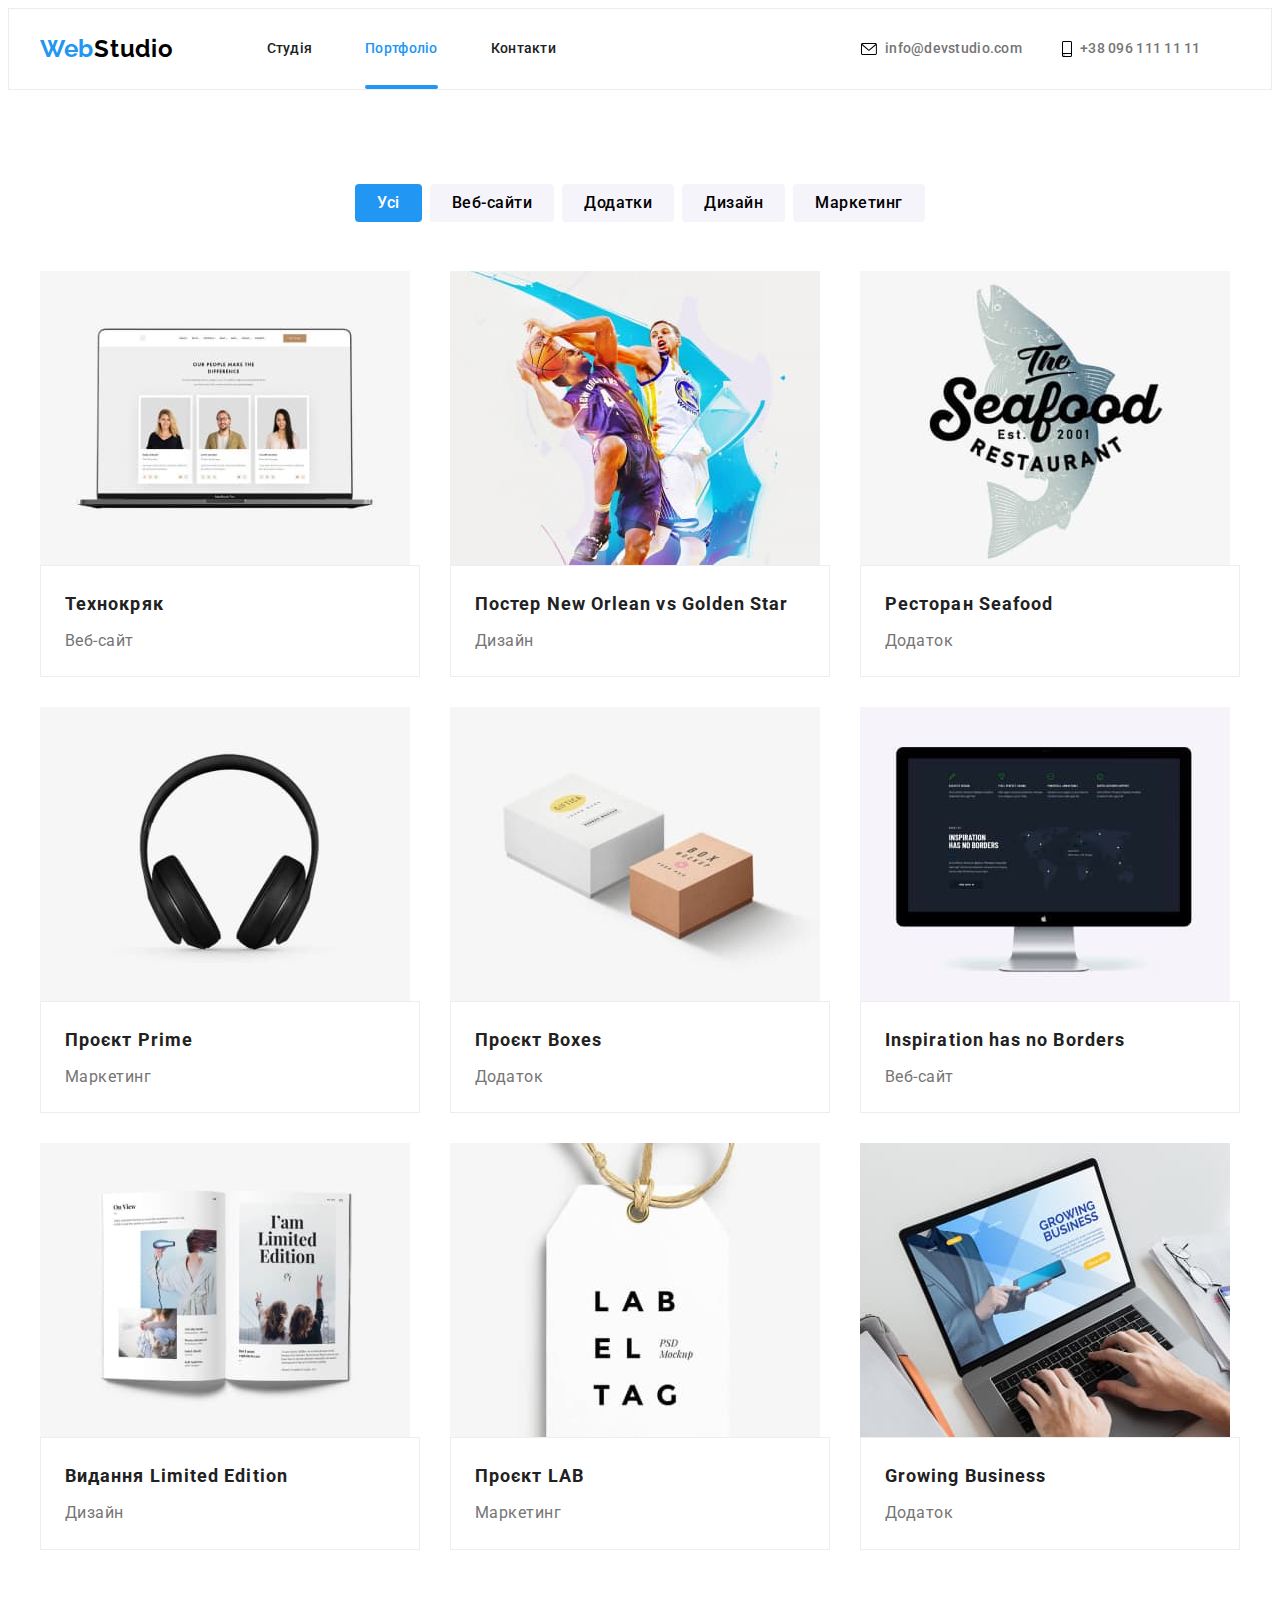
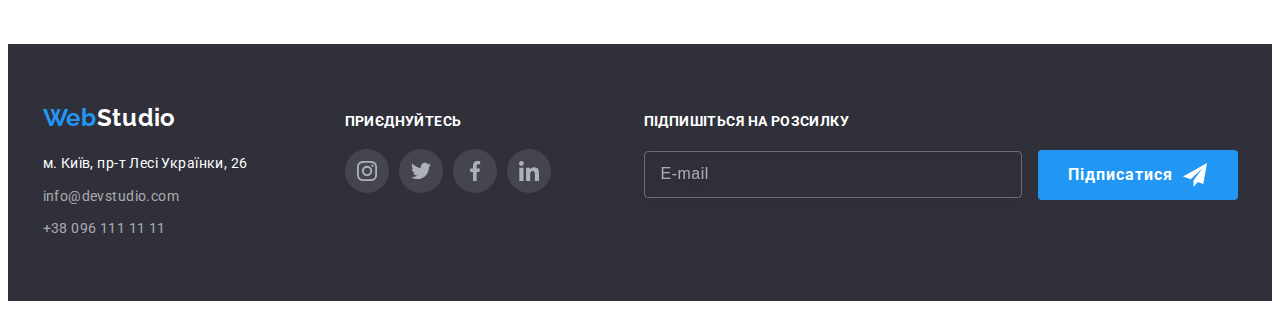
==== commit 9bdfd8b3: "final" ====
--- a/portfolio.html
+++ b/portfolio.html
@@ -25,40 +25,64 @@
   <body>
     <header class="page-header">
       <div class="container container-top-line">
-        <a href="./index.html" class="logo">Web<span class="logo-style">Studio</span></a>
-        <nav>
-          <ul class="header-nav">
-            <li class="header-nav__item">
-              <a href="./index.html" class="header-nav__link">Студія</a>
-            </li>
-            <li class="header-nav__item">
-              <a href="./portfolio.html" class="header-nav__link header-nav__link--current"
-                >Портфоліо</a
-              >
-            </li>
-            <li class="header-nav__item">
-              <a href="./index.html" class="header-nav__link">Контакти</a>
-            </li>
-          </ul>
+        <nav class="page-header__nav">
+          <a href="./index.html" class="logo">Web<span class="logo-style">Studio</span></a>
+          <button
+            type="button"
+            class="menu-btn"
+            aria-expanded="false"
+            aria-controls="menu-container"
+            data-menu-btn
+          >
+            <svg width="24px" height="16px" aria-label="перемикач мобільного меню">
+              <use class="menu-btn__close" href="./img/icons.svg#icon-close_24px"></use>
+              <use class="menu-btn__menu" href="./img/icons.svg#icon-menu_24px"></use>
+            </svg>
+          </button>
+          <div class="menu-container" id="menu-container" data-menu>
+            <div class="navigation">
+              <ul class="header-nav">
+                <li class="header-nav__item">
+                  <a href="./index.html" class="header-nav__link">Студія</a>
+                </li>
+                <li class="header-nav__item">
+                  <a href="./portfolio.html" class="header-nav__link header-nav__link--current"
+                    >Портфоліо</a
+                  >
+                </li>
+                <li class="header-nav__item">
+                  <a href="./index.html" class="header-nav__link">Контакти</a>
+                </li>
+              </ul>
+            </div>
+            <div class="contacts">
+              <ul class="contact list">
+                <li class="contact__item">
+                  <a href="mailto:info@devstudio.com" class="contact__link--mail link">
+                    <svg class="contact__icon" width="16px" height="12px">
+                      <use href="./img/icons.svg#icon-envelope"></use>
+                    </svg>
+                    info@devstudio.com
+                  </a>
+                </li>
+                <li class="contact__item">
+                  <a href="tel:+380961111111" class="contact__link--tel link">
+                    <svg class="contact__icon" width="10px" height="16px">
+                      <use href="./img/icons.svg#icon-smartphone"></use>
+                    </svg>
+                    +38 096 111 11 11
+                  </a>
+                </li>
+              </ul>
+              <ul class="soc-nav__list list">
+                <li class="soc-nav__item"><a class="soc-nav__link" href="">Instagram</a></li>
+                <li class="soc-nav__item"><a class="soc-nav__link" href="">Twitter</a></li>
+                <li class="soc-nav__item"><a class="soc-nav__link" href="">Facebook</a></li>
+                <li class="soc-nav__item"><a class="soc-nav__link" href="">linkedin</a></li>
+              </ul>
+            </div>
+          </div>
         </nav>
-        <ul class="contact list">
-          <li class="contact__item">
-            <a href="mailto:info@devstudio.com" class="contact__link link">
-              <svg class="contact__icon" width="16px" height="12px">
-                <use href="./img/icons.svg#icon-envelope"></use>
-              </svg>
-              info@devstudio.com
-            </a>
-          </li>
-          <li class="contact__item">
-            <a href="tel:+380961111111" class="contact__link link">
-              <svg class="contact__icon" width="10px" height="16px">
-                <use href="./img/icons.svg#icon-smartphone"></use>
-              </svg>
-              +38 096 111 11 11
-            </a>
-          </li>
-        </ul>
       </div>
     </header>
     <main>
@@ -224,25 +248,19 @@
         </div>
       </section>
     </main>
-    <footer class="footer">
-      <div class="container footer-container">
-        <div class="footer-adress">
+    <footer class="page-footer">
+      <div class="page-footer__container container">
+        <div class="page-footer__wrap">
           <a href="./index.html" class="logo">Web<span class="logo-2style">Studio</span></a>
-          <address>
-            <ul class="list">
-              <li>
-                <p class="text">м. Київ, пр-т Лесі Українки, 26</p>
-              </li>
-              <li>
-                <a href="mailto:info@devstudio.com" class="link">info@devstudio.com</a>
-              </li>
-              <li>
-                <a href="tel:+380961111111" class="link">+38 096 111 11 11</a>
-              </li>
-            </ul>
+          <address class="page-footer__address">
+            <p class="page-footer__text">м. Київ, пр-т Лесі Українки, 26</p>
+            <a href="mailto:info@devstudio.com" class="page-footer__link link"
+              >info@devstudio.com</a
+            >
+            <a href="tel:+380961111111" class="page-footer__link link">+38 096 111 11 11</a>
           </address>
         </div>
-        <div class="footer-soc">
+        <div class="page-footer__grid">
           <h2 class="title-soc">приєднуйтесь</h2>
           <ul class="list-soc list">
             <li class="team-soc__item">
@@ -275,18 +293,19 @@
             </li>
           </ul>
         </div>
-        <form action="" class="email-form">
-          <div class="form-place">
-            <label for="mail">підпишіться на розсилку</label>
-            <input type="email" name="mail" id="mail" placeholder="E-mail" />
+        <div class="page-footer__forma">
+          <h2 class="page-footer__title">Підпишіться на розсилку</h2>
+          <div class="page-footer__field">
+            <label for="email"></label>
+            <input class="page-footer__input" name="tel" id="email" placeholder="E-mail" />
+            <button type="submit" class="page-footer__button">
+              <span class="submit-btn__text">Підписатися</span>
+              <svg class="page-footer__icon">
+                <use href="./img/icons.svg#icon-send"></use>
+              </svg>
+            </button>
           </div>
-          <button class="submit-btn" type="submit">
-            <span class="submit-btn-text"> підписатися</span>
-            <svg class="icon-send" width="24px" height="24px">
-              <use href="./img/icons.svg#icon-send"></use>
-            </svg>
-          </button>
-        </form>
+        </div>
       </div>
     </footer>
   </body>
--- a/css/main.min.css
+++ b/css/main.min.css
@@ -1 +1 @@
-p,h1,h2,h3{margin:0px}ul{margin:0px;padding-left:0px}button{cursor:pointer}img{display:block;max-width:100%;height:auto}a{text-decoration:none}.list{list-style:none;margin:0;padding:0}body{background-color:#fff;color:#757575;font-family:"Roboto",sans-serif}.hidd{position:absolute;width:1px;height:1px;margin:-1px;border:0;padding:0;white-space:nowrap;-webkit-clip-path:inset(100%);clip-path:inset(100%);clip:rect(0 0 0 0);overflow:hidden}:root{--primary-text-color: #757575;--white-text-color: #ffffff;--title-text-color: #212121;--accent-color: #2196f3;--backgr-dark-color: #2f303a;--backgr-gray-color: #f5f4fa}.logo{display:inline-block;color:var(--accent-color);font-family:"Raleway";font-weight:700;font-size:24px;line-height:1.17;letter-spacing:.03em}.logo .logo-style{color:#000}.container{margin-left:auto;margin-right:auto;padding-left:15px;padding-right:15px}@media screen and (min-width: 480px){.container{width:480px}}@media screen and (min-width: 768px){.container{width:768px}}@media screen and (min-width: 1200px){.container{width:1200px}}.page-header{border:1px solid #ececec;position:relative}.page-header__nav{display:-webkit-box;display:-ms-flexbox;display:flex;-webkit-box-align:center;-ms-flex-align:center;align-items:center;-webkit-box-pack:justify;-ms-flex-pack:justify;justify-content:space-between;width:100%}@media screen and (min-width: 768px){.page-header__nav{-webkit-box-pack:start;-ms-flex-pack:start;justify-content:flex-start}}.menu-btn{display:-webkit-inline-box;display:-ms-inline-flexbox;display:inline-flex;margin:0;padding:12px 8px;border:none;background-color:rgba(0,0,0,0);margin-top:10px;margin-bottom:10px;z-index:2}.menu-btn__close,.menu-btn__menu{fill:#212121;-webkit-transition-property:fill;transition-property:fill;-webkit-transition-duration:250ms;transition-duration:250ms;-webkit-transition-timing-function:cubic-bezier(0.4, 0, 0.2, 1);transition-timing-function:cubic-bezier(0.4, 0, 0.2, 1)}.menu-btn__menu:hover,.menu-btn :focus{fill:var(--accent-color)}.menu-btn__close:hover,.menu-btn :focus{fill:var(--accent-color)}@media screen and (min-width: 768px){.menu-btn{display:none}}.menu-btn .menu-btn__close{display:none}.menu-btn.is-open .menu-btn__close{display:block}.menu-btn.is-open .menu-btn__menu{display:none}.menu-container{background-color:#fff;padding-top:48px;padding-bottom:48px;padding-left:40px}@media screen and (max-width: 767px){.menu-container{display:none;position:absolute;top:0;left:0;width:100%}.menu-container.is-open{display:block;height:100vh;display:-webkit-box;display:-ms-flexbox;display:flex;-ms-flex-wrap:wrap;flex-wrap:wrap;-ms-flex-line-pack:justify;align-content:space-between;z-index:1}}@media screen and (min-width: 768px){.menu-container{display:-webkit-box;display:-ms-flexbox;display:flex;padding:0;-webkit-box-align:center;-ms-flex-align:center;align-items:center}}.navigation,.contacts{width:100%}.container-top-line{display:-webkit-box;display:-ms-flexbox;display:flex;-webkit-box-align:center;-ms-flex-align:center;align-items:center}.header-nav{list-style:none;padding:0;margin:0}@media screen and (min-width: 768px){.header-nav{display:-webkit-box;display:-ms-flexbox;display:flex;padding-bottom:0;margin-left:88px;margin-right:90px}}@media screen and (min-width: 1200px){.header-nav{margin-left:93px;margin-right:305px}}.header-nav__item{margin-bottom:32px}.header-nav__item:last-child{margin-bottom:0}@media screen and (min-width: 768px){.header-nav__item{margin-bottom:0;margin-right:53px}.header-nav__item:last-child{margin-right:0}}.header-nav__link{text-decoration:none;display:block;text-align:start;font-weight:500;font-size:40px;line-height:1.18;letter-spacing:.02em;color:var(--title-text-color);-webkit-transition:color 250ms cubic-bezier(0.4, 0, 0.2, 1);transition:color 250ms cubic-bezier(0.4, 0, 0.2, 1)}.header-nav__link:hover,.header-nav__link:focus{color:var(--accent-color)}@media screen and (min-width: 768px){.header-nav__link{font-size:14px;line-height:1.14;padding-top:32px;padding-bottom:32px}}.header-nav__link--current{color:var(--accent-color);position:relative}@media screen and (min-width: 768px){.header-nav__link--current{font-size:14px;line-height:1.14;padding-top:32px;padding-bottom:32px}}.header-nav__link--current::after{display:none;position:absolute;bottom:0;left:0;content:"";width:100%;height:4px;border-radius:2px;background-color:var(--accent-color)}@media screen and (min-width: 768px){.header-nav__link--current::after{display:block}}.contact{list-style:none;padding:0;margin:0}@media screen and (min-width: 768px){.contact{display:-webkit-box;display:-ms-flexbox;display:flex;-webkit-box-orient:vertical;-webkit-box-direction:reverse;-ms-flex-direction:column-reverse;flex-direction:column-reverse}}@media screen and (min-width: 1200px){.contact{-webkit-box-orient:horizontal;-webkit-box-direction:normal;-ms-flex-direction:row;flex-direction:row}}.contact__item{margin-bottom:32px}.contact__item:last-child{margin-bottom:64px}@media screen and (min-width: 768px){.contact__item{margin-bottom:0px;display:-webkit-box;display:-ms-flexbox;display:flex}.contact__item:last-child{margin-bottom:10px}}@media screen and (min-width: 1200px){.contact__item:last-child{margin-bottom:0px}}.contact__link--mail{text-decoration:none;color:var(--primary-text-color);font-weight:500;font-size:24px;line-height:1.17;letter-spacing:.02em}@media screen and (min-width: 768px){.contact__link--mail{color:var(--primary-text-color);font-size:12px;line-height:1.17;display:-webkit-box;display:-ms-flexbox;display:flex;-webkit-box-align:center;-ms-flex-align:center;align-items:center}}@media screen and (min-width: 1200px){.contact__link--mail{margin-right:40px;font-size:14px;line-height:1.14;-webkit-transition-property:color;transition-property:color;-webkit-transition-duration:250ms;transition-duration:250ms;-webkit-transition-timing-function:cubic-bezier(0.4, 0, 0.2, 1);transition-timing-function:cubic-bezier(0.4, 0, 0.2, 1)}.contact__link--mail:hover,.contact__link--mail:focus{color:var(--accent-color);fill:var(--accent-color)}}.contact__link--tel{text-decoration:none;color:var(--accent-color);font-weight:500;font-size:34px;line-height:1.18;letter-spacing:.02em}@media screen and (min-width: 768px){.contact__link--tel{color:var(--primary-text-color);font-size:12px;line-height:1.17;display:-webkit-box;display:-ms-flexbox;display:flex;-webkit-box-align:center;-ms-flex-align:center;align-items:center}}@media screen and (min-width: 1200px){.contact__link--tel{font-size:14px;line-height:1.14;-webkit-transition-property:color;transition-property:color;-webkit-transition-duration:250ms;transition-duration:250ms;-webkit-transition-timing-function:cubic-bezier(0.4, 0, 0.2, 1);transition-timing-function:cubic-bezier(0.4, 0, 0.2, 1)}.contact__link--tel:hover,.contact__link--tel:focus{color:var(--accent-color);fill:var(--accent-color)}}@media screen and (max-width: 767px){.contact__icon{display:none}}@media screen and (min-width: 768px){.contact__icon{margin-right:8px}}@media screen and (min-width: 1200px){.contact__icon{-webkit-transition-property:fill;transition-property:fill;-webkit-transition-duration:250ms;transition-duration:250ms;-webkit-transition-timing-function:cubic-bezier(0.4, 0, 0.2, 1);transition-timing-function:cubic-bezier(0.4, 0, 0.2, 1)}}.soc-nav__list{list-style:none;padding:0;margin:0;display:-webkit-box;display:-ms-flexbox;display:flex;-ms-flex-wrap:wrap;flex-wrap:wrap}@media screen and (min-width: 768px){.soc-nav__list{display:none}}.soc-nav__item{text-decoration:none;margin-right:20px}.soc-nav__item:last-child{margin-right:0}.soc-nav__link{text-decoration:none;color:var(--accent-color);font-weight:500;font-size:18px;line-height:1.22;letter-spacing:.02em}.section-hero{padding-top:118px;padding-bottom:118px}.section-hero .hero__title{margin-left:auto;margin-right:auto;margin-top:0;margin-bottom:30px;color:var(--white-text-color);font-weight:900;font-size:26px;line-height:1.62;letter-spacing:.06em;text-transform:uppercase}@media screen and (min-width: 768px){.section-hero .hero__title{width:360px}}@media screen and (min-width: 1200px){.section-hero{padding-top:200px;padding-bottom:200px}.section-hero .hero__title{font-size:44px;line-height:1.36;width:696px}}.overl{max-width:480px;margin-left:auto;margin-right:auto;background-image:-webkit-gradient(linear, left top, right top, from(rgba(47, 48, 58, 0.4)), to(rgba(47, 48, 58, 0.4))),url(../img/herobg_tel.jpg);background-image:linear-gradient(to right, rgba(47, 48, 58, 0.4), rgba(47, 48, 58, 0.4)),url(../img/herobg_tel.jpg);background-color:#c4c4c4;background-repeat:no-repeat;background-size:cover;background-position:center;text-align:center}@media(min-device-pixel-ratio: 2),(-webkit-min-device-pixel-ratio: 2),(min-resolution: 192dpi),(min-resolution: 2dppx){.overl{background-image:-webkit-gradient(linear, left top, right top, from(rgba(47, 48, 58, 0.4)), to(rgba(47, 48, 58, 0.4))),url(../img/herobg_tel2x.jpg);background-image:linear-gradient(to right, rgba(47, 48, 58, 0.4), rgba(47, 48, 58, 0.4)),url(../img/herobg_tel2x.jpg)}}@media screen and (min-width: 768px){.overl{min-width:768px;height:400px;background-image:-webkit-gradient(linear, left top, right top, from(rgba(47, 48, 58, 0.4)), to(rgba(47, 48, 58, 0.4))),url(../img/herobg_tab.jpg);background-image:linear-gradient(to right, rgba(47, 48, 58, 0.4), rgba(47, 48, 58, 0.4)),url(../img/herobg_tab.jpg)}}@media screen and (min-width: 768px)and (min-device-pixel-ratio: 2),screen and (min-width: 768px)and (-webkit-min-device-pixel-ratio: 2),screen and (min-width: 768px)and (min-resolution: 192dpi),screen and (min-width: 768px)and (min-resolution: 2dppx){.overl{background-image:-webkit-gradient(linear, left top, right top, from(rgba(47, 48, 58, 0.4)), to(rgba(47, 48, 58, 0.4))),url(../img/herobg_tab2x.jpg);background-image:linear-gradient(to right, rgba(47, 48, 58, 0.4), rgba(47, 48, 58, 0.4)),url(../img/herobg_tab2x.jpg)}}@media screen and (min-width: 1200px){.overl{max-width:1600px;height:600px;background-image:-webkit-gradient(linear, left top, right top, from(rgba(47, 48, 58, 0.4)), to(rgba(47, 48, 58, 0.4))),url(../img/herobg_desktop.jpg);background-image:linear-gradient(to right, rgba(47, 48, 58, 0.4), rgba(47, 48, 58, 0.4)),url(../img/herobg_desktop.jpg)}}@media screen and (min-width: 1200px)and (min-device-pixel-ratio: 2),screen and (min-width: 1200px)and (-webkit-min-device-pixel-ratio: 2),screen and (min-width: 1200px)and (min-resolution: 192dpi),screen and (min-width: 1200px)and (min-resolution: 2dppx){.overl{background-image:-webkit-gradient(linear, left top, right top, from(rgba(47, 48, 58, 0.4)), to(rgba(47, 48, 58, 0.4))),url(../img/herobg_desktop2x.jpg);background-image:linear-gradient(to right, rgba(47, 48, 58, 0.4), rgba(47, 48, 58, 0.4)),url(../img/herobg_desktop2x.jpg)}}.hero__btn{min-width:200px;color:var(--white-text-color);background-color:var(--accent-color);font-family:inherit;font-weight:700;font-size:16px;line-height:1.88;text-align:center;letter-spacing:.06em;border-radius:4px;border-width:0;padding:10px 24px;margin:0 auto;-webkit-transition:background-color 250ms cubic-bezier(0.4, 0, 0.2, 1);transition:background-color 250ms cubic-bezier(0.4, 0, 0.2, 1)}.hero__btn:hover,.hero__btn:focus{background-color:#188ce8}@media screen and (min-width: 1200px){.hero__btn{min-width:216px;padding:10px 32px}}.section-features{padding-bottom:94px;padding-top:94px}.features__list{display:-webkit-box;display:-ms-flexbox;display:flex;-webkit-box-align:start;-ms-flex-align:start;align-items:flex-start;margin-right:30px}.features__list .features__title{margin-top:0;margin-bottom:10px;color:var(--title-text-color);font-weight:700;font-size:14px;line-height:1.1;letter-spacing:.03em;text-transform:uppercase}.features__list .features__text{margin-top:0;margin-bottom:0;font-weight:400;font-size:14px;line-height:1.7;letter-spacing:.03em}.features__item{width:270px;-webkit-box-align:start;-ms-flex-align:start;align-items:flex-start}.features__item:not(:last-child){margin-right:30px}.features__icon{width:70px;height:70px}.features__div{display:-webkit-box;display:-ms-flexbox;display:flex;-webkit-box-align:center;-ms-flex-align:center;align-items:center;-webkit-box-pack:center;-ms-flex-pack:center;justify-content:center;width:270px;height:120px;background-color:#f5f4fa;border-radius:4px;margin-bottom:30px}.section-whatwedo{padding-bottom:94px}.whatwedo__list{display:-webkit-box;display:-ms-flexbox;display:flex}.whatwedo__item{margin:0;width:370px;height:294px;position:relative}.whatwedo__item:not(:last-child){margin-right:30px}.whatwedo__title{color:var(--title-text-color);font-size:36px;line-height:1.2;letter-spacing:.03em;margin-top:0;margin-bottom:50px;text-align:center;min-width:366px}.whatwedo__text{width:100%;padding-top:27px;padding-bottom:27px;margin:0;background-color:rgba(47,48,58,.8);bottom:0;position:absolute;font-size:14px;line-height:1.1428571429;text-align:center;letter-spacing:.03em;text-transform:uppercase;color:var(--white-text-color)}.section-team{padding-top:94px;padding-bottom:94px;background-color:var(--backgr-gray-color)}.section-team__title{min-width:264px;color:var(--title-text-color);font-weight:700;font-size:36px;line-height:1.2;letter-spacing:.03em;margin-top:0px;margin-bottom:50px;text-align:center}.team__list{display:-webkit-box;display:-ms-flexbox;display:flex;-webkit-box-align:center;-ms-flex-align:center;align-items:center}.team__list .team__title{margin:0 0 10px 0;color:var(--title-text-color);font-weight:500;font-size:16px;line-height:1.2;text-align:center;letter-spacing:.03em}.team__list .team__text{margin:0;font-weight:400;font-size:16px;line-height:1.2;text-align:center;letter-spacing:.03em}.team__item{width:270px}.team__item:not(:last-child){margin-right:30px}.team__div{background:#fff;-webkit-box-shadow:0px 1px 3px rgba(0,0,0,.12),0px 1px 1px rgba(0,0,0,.14),0px 2px 1px rgba(0,0,0,.2);box-shadow:0px 1px 3px rgba(0,0,0,.12),0px 1px 1px rgba(0,0,0,.14),0px 2px 1px rgba(0,0,0,.2);border-radius:0px 0px 4px 4px;padding-top:30px;padding-bottom:30px;margin:0}.team-soc__list{display:-webkit-box;display:-ms-flexbox;display:flex;-webkit-box-pack:center;-ms-flex-pack:center;justify-content:center;margin-top:16px}.team-soc__item:not(:last-child){margin-right:10px}.team-soc__link{display:-webkit-box;display:-ms-flexbox;display:flex;width:44px;height:44px;border-radius:50%;-webkit-box-align:center;-ms-flex-align:center;align-items:center;-webkit-box-pack:center;-ms-flex-pack:center;justify-content:center;color:#afb1b8;background-color:var(--white-text-color)}.team-soc__link:hover,.team-soc__link:focus{color:var(--white-text-color);background-color:var(--accent-color)}.team-soc__icon{width:20px;height:20px;fill:currentColor;-webkit-box-align:center;-ms-flex-align:center;align-items:center;-webkit-box-pack:center;-ms-flex-pack:center;justify-content:center}.clients{padding-bottom:94px;padding-top:94px}.our-clients{margin-top:0;margin-bottom:50px;min-width:264px;color:var(--title-text-color);font-size:36px;line-height:1.1666666667;text-align:center;letter-spacing:.03em}.clients-list{display:-webkit-box;display:-ms-flexbox;display:flex;-ms-flex-wrap:wrap;flex-wrap:wrap;margin:0;padding:0}.client-item:not(:last-child){margin-right:30px}.client-link{display:-webkit-box;display:-ms-flexbox;display:flex;width:170px;height:92px;-webkit-box-align:center;-ms-flex-align:center;align-items:center;-webkit-box-pack:center;-ms-flex-pack:center;justify-content:center;color:#afb1b8;background-color:var(--white-text-color);border:1px solid #afb1b8;-webkit-transition:border 250ms cubic-bezier(0.4, 0, 0.2, 1),color 250ms cubic-bezier(0.4, 0, 0.2, 1);transition:border 250ms cubic-bezier(0.4, 0, 0.2, 1),color 250ms cubic-bezier(0.4, 0, 0.2, 1)}.client-link:hover,.client-link:focus{color:var(--accent-color);border-color:var(--accent-color)}.icon-logo{fill:currentColor;width:106px;height:160px}.footer{background-color:var(--backgr-dark-color);padding-top:60px;padding-bottom:60px}.footer .text{color:var(--white-text-color);font-style:normal;font-weight:400;font-size:14px;line-height:1.7;letter-spacing:.03em;margin-top:0;margin-bottom:0}.footer .logo{margin-bottom:20px}.footer .logo .logo-2style{color:#fff}.footer .link{font-style:normal;font-weight:400;font-size:14px;line-height:1.7;letter-spacing:.03em;color:rgba(255,255,255,.6);text-decoration:none;-webkit-transition:color 250ms cubic-bezier(0.4, 0, 0.2, 1);transition:color 250ms cubic-bezier(0.4, 0, 0.2, 1)}.footer .link:hover,.footer .link:focus{color:var(--accent-color)}.footer-container{display:-webkit-box;display:-ms-flexbox;display:flex;-webkit-box-align:baseline;-ms-flex-align:baseline;align-items:baseline}.footer-adress{display:inline-block;margin-right:70px}.list-soc{display:-webkit-box;display:-ms-flexbox;display:flex}.list-soc .team-soc__icon{width:20px;height:20px;fill:currentColor;-webkit-box-align:center;-ms-flex-align:center;align-items:center;-webkit-box-pack:center;-ms-flex-pack:center;justify-content:center}.title-soc{font-size:14px;line-height:1.1428571429;letter-spacing:.03em;text-transform:uppercase;color:var(--white-text-color);margin-bottom:20px}.footer-soc{display:inline-block}.team-soc__link{display:-webkit-box;display:-ms-flexbox;display:flex;width:44px;height:44px;border-radius:50%;-webkit-box-align:center;-ms-flex-align:center;align-items:center;-webkit-box-pack:center;-ms-flex-pack:center;justify-content:center;color:#afb1b8;background-color:rgba(255,255,255,.1);-webkit-transition:background-color 250ms cubic-bezier(0.4, 0, 0.2, 1),color 250ms cubic-bezier(0.4, 0, 0.2, 1);transition:background-color 250ms cubic-bezier(0.4, 0, 0.2, 1),color 250ms cubic-bezier(0.4, 0, 0.2, 1)}.team-soc__link:hover,.team-soc__link:focus{color:var(--white-text-color);background-color:var(--accent-color)}.email-form{display:-webkit-box;display:-ms-flexbox;display:flex;width:570px;margin-left:93px;-webkit-box-align:end;-ms-flex-align:end;align-items:flex-end}.form-place{display:-webkit-box;display:-ms-flexbox;display:flex;-webkit-box-orient:vertical;-webkit-box-direction:normal;-ms-flex-direction:column;flex-direction:column;width:358px;background-color:#2f303a;color:rgba(255,255,255,.6)}.form-place label{margin-bottom:20px;font-weight:700;font-size:14px;line-height:1.14;letter-spacing:.03em;text-transform:uppercase;color:#fff}.form-place input{padding-top:15px;padding-bottom:15px;padding-left:16px;padding-right:0;background-color:#2f303a;border:1px solid rgba(255,255,255,.3);-webkit-filter:drop-shadow(0px 4px 4px rgba(0, 0, 0, 0.15));filter:drop-shadow(0px 4px 4px rgba(0, 0, 0, 0.15));border-radius:4px;color:var(--white-text-color)}.form-place input::-webkit-input-placeholder{font-weight:400;font-size:16px;line-height:1.25;letter-spacing:.03em;color:rgba(255,255,255,.6)}.form-place input::-moz-placeholder{font-weight:400;font-size:16px;line-height:1.25;letter-spacing:.03em;color:rgba(255,255,255,.6)}.form-place input:-ms-input-placeholder{font-weight:400;font-size:16px;line-height:1.25;letter-spacing:.03em;color:rgba(255,255,255,.6)}.form-place input::-ms-input-placeholder{font-weight:400;font-size:16px;line-height:1.25;letter-spacing:.03em;color:rgba(255,255,255,.6)}.form-place input::placeholder{font-weight:400;font-size:16px;line-height:1.25;letter-spacing:.03em;color:rgba(255,255,255,.6)}.submit-btn{display:-webkit-box;display:-ms-flexbox;display:flex;margin-left:12px;-webkit-box-align:center;-ms-flex-align:center;align-items:center;-webkit-box-pack:center;-ms-flex-pack:center;justify-content:center;width:200px;height:50px;padding-top:10px;padding-bottom:10px;background-color:var(--accent-color);border-radius:4px;border:none;cursor:pointer;-webkit-transition-property:background-color,-webkit-box-shadow;transition-property:background-color,-webkit-box-shadow;transition-property:background-color,box-shadow;transition-property:background-color,box-shadow,-webkit-box-shadow;-webkit-transition-duration:250ms;transition-duration:250ms;-webkit-transition-timing-function:cubic-bezier(0.4, 0, 0.2, 1);transition-timing-function:cubic-bezier(0.4, 0, 0.2, 1)}.submit-btn:hover,.submit-btn:focus{background-color:#188ce8;-webkit-box-shadow:0px 4px 4px rgba(0,0,0,.15);box-shadow:0px 4px 4px rgba(0,0,0,.15)}.submit-btn-text{color:var(--white-text-color);font-family:"Roboto";font-weight:700;font-size:16px;line-height:1.88;letter-spacing:.06em}.icon-send{margin-left:10px}.backdrop{position:fixed;top:0;left:0;width:100%;height:100%;background-color:rgba(0,0,0,.2);opacity:1;-webkit-transition:opacity 250ms cubic-bezier(0.4, 0, 0.2, 1);transition:opacity 250ms cubic-bezier(0.4, 0, 0.2, 1)}.backdrop.is-hidden{opacity:0;pointer-events:none}.backdrop.is-hidden .modal{-webkit-transform:translate(-50%, -50%) scale(0.9);transform:translate(-50%, -50%) scale(0.9)}.modal{position:absolute;top:50%;left:50%;-webkit-transform:translate(-50%, -50%) scale(1);transform:translate(-50%, -50%) scale(1);width:528px;height:581px;-webkit-box-shadow:0px 1px 3px rgba(0,0,0,.12),0px 1px 1px rgba(0,0,0,.14),0px 2px 1px rgba(0,0,0,.2);box-shadow:0px 1px 3px rgba(0,0,0,.12),0px 1px 1px rgba(0,0,0,.14),0px 2px 1px rgba(0,0,0,.2);border-radius:4px;background-color:#fff;-webkit-transition:-webkit-transform 250ms cubic-bezier(0.4, 0, 0.2, 1);transition:-webkit-transform 250ms cubic-bezier(0.4, 0, 0.2, 1);transition:transform 250ms cubic-bezier(0.4, 0, 0.2, 1);transition:transform 250ms cubic-bezier(0.4, 0, 0.2, 1), -webkit-transform 250ms cubic-bezier(0.4, 0, 0.2, 1)}.btn-close-modal{display:-webkit-box;display:-ms-flexbox;display:flex;-webkit-box-align:center;-ms-flex-align:center;align-items:center;-webkit-box-pack:center;-ms-flex-pack:center;justify-content:center;margin:8px 8px 0 auto;width:30px;height:30px;padding:0;border-radius:50%;background-color:#fff;border:1px solid rgba(0,0,0,.1);cursor:pointer}.icon-close-modal{width:18px;height:18px;fill:#000;-webkit-transition-property:fill;transition-property:fill;-webkit-transition-duration:250ms;transition-duration:250ms;-webkit-transition-timing-function:cubic-bezier(0.4, 0, 0.2, 1);transition-timing-function:cubic-bezier(0.4, 0, 0.2, 1)}.icon-close-modal:hover,.icon-close-modal:focus{fill:var(--accent-color)}.modal-title-text{display:block;font-weight:700;font-size:20px;line-height:1.15;text-align:center;letter-spacing:.03em;color:var(--title-text-color);margin-bottom:12px;margin-top:0}.forma{padding:0 40px;display:-webkit-box;display:-ms-flexbox;display:flex;-webkit-box-orient:vertical;-webkit-box-direction:normal;-ms-flex-direction:column;flex-direction:column}.form-place-modal{display:-webkit-box;display:-ms-flexbox;display:flex;-webkit-box-orient:vertical;-webkit-box-direction:normal;-ms-flex-direction:column;flex-direction:column;position:relative;width:448px;margin-bottom:10px}.form-label{margin-bottom:4px;font-size:12px;line-height:1.17;letter-spacing:.01em;color:var(--primary-text-color)}.modal-input{width:100%;height:40px;border:1px solid rgba(33,33,33,.2);border-radius:4px;margin-bottom:0;padding-left:40px;-webkit-transition-property:border;transition-property:border;-webkit-transition-duration:250ms;transition-duration:250ms;-webkit-transition-timing-function:cubic-bezier(0.4, 0, 0.2, 1);transition-timing-function:cubic-bezier(0.4, 0, 0.2, 1)}.modal-input:focus-within{border:1px solid var(--accent-color);outline:none}.modal-input:focus-within~.input-place-icon{fill:var(--accent-color)}.input-place-icon{position:absolute;bottom:11px;left:12px;-webkit-transition-property:-webkit-box-shadow;transition-property:-webkit-box-shadow;transition-property:box-shadow;transition-property:box-shadow, -webkit-box-shadow;-webkit-transition-duration:250ms;transition-duration:250ms;-webkit-transition-timing-function:cubic-bezier(0.4, 0, 0.2, 1);transition-timing-function:cubic-bezier(0.4, 0, 0.2, 1)}.form-place-coment{display:-webkit-box;display:-ms-flexbox;display:flex;-webkit-box-orient:vertical;-webkit-box-direction:normal;-ms-flex-direction:column;flex-direction:column;width:448px;height:138px;margin-bottom:20px}.form-textarea{width:448px;height:120px;margin:0;padding:12px 16px;border:1px solid rgba(33,33,33,.2);border-radius:4px;resize:none;-webkit-transition-property:border;transition-property:border;-webkit-transition-duration:250ms;transition-duration:250ms;-webkit-transition-timing-function:cubic-bezier(0.4, 0, 0.2, 1);transition-timing-function:cubic-bezier(0.4, 0, 0.2, 1)}.form-textarea:focus-within{border:1px solid var(--accent-color);outline:none}.form-textarea::-webkit-input-placeholder{font-weight:400;font-size:12px;line-height:1.17;letter-spacing:.01em;color:rgba(117,117,117,.5)}.form-textarea::-moz-placeholder{font-weight:400;font-size:12px;line-height:1.17;letter-spacing:.01em;color:rgba(117,117,117,.5)}.form-textarea:-ms-input-placeholder{font-weight:400;font-size:12px;line-height:1.17;letter-spacing:.01em;color:rgba(117,117,117,.5)}.form-textarea::-ms-input-placeholder{font-weight:400;font-size:12px;line-height:1.17;letter-spacing:.01em;color:rgba(117,117,117,.5)}.form-textarea::placeholder{font-weight:400;font-size:12px;line-height:1.17;letter-spacing:.01em;color:rgba(117,117,117,.5)}.form-checkbox{display:-webkit-box;display:-ms-flexbox;display:flex;width:100%;margin-bottom:30px}.checkbox-input{position:absolute;width:1px;height:1px;margin:-1px;border:0;padding:0;clip:rect(0 0 0 0);overflow:hidden}.checkbox-input:checked+.checkbox-icon{background-color:var(--accent-color);border-color:var(--accent-color);background-size:contain;background-origin:border-box}.checkbox-label{display:-webkit-box;display:-ms-flexbox;display:flex;-webkit-box-align:center;-ms-flex-align:center;align-items:center;font-weight:400;font-size:14px;line-height:1.71;padding-left:14px}.checkbox-icon{display:inline-block;margin-right:7px;width:16px;height:15px;border:2px solid var(--title-text-color);border-radius:2px}.checkbox-link{display:inline-block;color:var(--accent-color);padding:0;margin:0 0 0 8px;text-decoration:underline}.submit-btn-modal{display:-webkit-box;display:-ms-flexbox;display:flex;-webkit-box-align:center;-ms-flex-align:center;align-items:center;-webkit-box-pack:center;-ms-flex-pack:center;justify-content:center;width:200px;height:50px;padding:10px 52px 10px 52px;margin-left:auto;margin-right:auto;background-color:var(--accent-color);-webkit-box-shadow:0px 4px 4px rgba(0,0,0,.15);box-shadow:0px 4px 4px rgba(0,0,0,.15);border-radius:4px;border:none;cursor:pointer;-webkit-transition-property:background-color;transition-property:background-color;-webkit-transition-duration:250ms;transition-duration:250ms;-webkit-transition-timing-function:cubic-bezier(0.4, 0, 0.2, 1);transition-timing-function:cubic-bezier(0.4, 0, 0.2, 1)}.text-btn-modal{color:var(--white-text-color);font-weight:700;font-size:16px;line-height:1.88;letter-spacing:.06em}.text-btn-modal:hover,.text-btn-modal:focus{background-color:#188ce8}.team-projects{padding-bottom:94px}.filter{display:-webkit-box;display:-ms-flexbox;display:flex;-webkit-box-pack:center;-ms-flex-pack:center;justify-content:center;padding-top:94px;margin-bottom:34px}.filter :not(:last-child){margin-right:8px}.filter .btn{padding:6px 22px;font-family:inherit;font-weight:500;font-size:16px;line-height:1.6;text-align:center;letter-spacing:.03em;cursor:pointer;background-color:var(--backgr-gray-color);border-radius:4px;border:none;-webkit-transition:background-color 250ms cubic-bezier(0.4, 0, 0.2, 1),color 250ms cubic-bezier(0.4, 0, 0.2, 1);transition:background-color 250ms cubic-bezier(0.4, 0, 0.2, 1),color 250ms cubic-bezier(0.4, 0, 0.2, 1)}.filter .btn:hover,.filter .btn:focus,.filter .btn:active{color:var(--white-text-color);background-color:var(--accent-color);-webkit-box-shadow:0px 3px 1px rgba(0,0,0,.1),0px 1px 2px rgba(0,0,0,.08),0px 2px 2px rgba(0,0,0,.12);box-shadow:0px 3px 1px rgba(0,0,0,.1),0px 1px 2px rgba(0,0,0,.08),0px 2px 2px rgba(0,0,0,.12);border-radius:4px}.filter .btn.current{color:var(--white-text-color);background-color:var(--accent-color)}.projects-list{display:-webkit-box;display:-ms-flexbox;display:flex;-ms-flex-wrap:wrap;flex-wrap:wrap}.card-link{display:block;text-decoration:none;-webkit-transition:-webkit-box-shadow 250ms cubic-bezier(0.4, 0, 0.2, 1);transition:-webkit-box-shadow 250ms cubic-bezier(0.4, 0, 0.2, 1);transition:box-shadow 250ms cubic-bezier(0.4, 0, 0.2, 1);transition:box-shadow 250ms cubic-bezier(0.4, 0, 0.2, 1), -webkit-box-shadow 250ms cubic-bezier(0.4, 0, 0.2, 1)}.card-link:hover,.card-link:focus{-webkit-box-shadow:0px 1px 1px rgba(0,0,0,.12),0px 4px 4px rgba(0,0,0,.06),1px 4px 6px rgba(0,0,0,.16);box-shadow:0px 1px 1px rgba(0,0,0,.12),0px 4px 4px rgba(0,0,0,.06),1px 4px 6px rgba(0,0,0,.16)}.overlay-item{overflow:hidden;position:relative}.overlay-text{font-size:18px;line-height:1.56;letter-spacing:.03em;color:var(--white-text-color);position:absolute;width:100%;height:100%;padding:63px 24px;margin:0;background-color:rgba(33,150,243,.9);top:0;left:0;-webkit-transform:translateY(100%);transform:translateY(100%);-webkit-transition:opacity 250ms cubic-bezier(0.4, 0, 0.2, 1),-webkit-transform 250ms cubic-bezier(0.4, 0, 0.2, 1);transition:opacity 250ms cubic-bezier(0.4, 0, 0.2, 1),-webkit-transform 250ms cubic-bezier(0.4, 0, 0.2, 1);transition:transform 250ms cubic-bezier(0.4, 0, 0.2, 1),opacity 250ms cubic-bezier(0.4, 0, 0.2, 1);transition:transform 250ms cubic-bezier(0.4, 0, 0.2, 1),opacity 250ms cubic-bezier(0.4, 0, 0.2, 1),-webkit-transform 250ms cubic-bezier(0.4, 0, 0.2, 1)}.card-link:hover .overlay-text,.card-link:focus .overlay-text{-webkit-transform:translateY(0);transform:translateY(0)}.projects-item{max-width:370px;margin-right:30px;margin-bottom:30px}.projects-item:nth-child(3n){margin-right:0}.projects-item:nth-last-child(-n+3){margin-bottom:0}.projects-item .title{margin:0 0 4px 0;color:var(--title-text-color);font-weight:700;font-size:18px;line-height:2;letter-spacing:.06em}.projects-item .title-text{margin:0;font-weight:400;font-size:16px;line-height:1.9;letter-spacing:.03em;color:var(--title-text-color)}.projects-item-descr{padding:20px 24px;background:#fff;border:1px solid #eee}/*# sourceMappingURL=main.min.css.map */+p,h1,h2,h3{margin:0px}ul{margin:0px;padding-left:0px}button{cursor:pointer;background-color:var(--accent-color)}img{display:block;max-width:100%;height:auto}a{text-decoration:none}.list{list-style:none;margin:0;padding:0}body{background-color:#fff;color:#757575;font-family:"Roboto",sans-serif}.hidd{position:absolute;width:1px;height:1px;margin:-1px;border:0;padding:0;white-space:nowrap;-webkit-clip-path:inset(100%);clip-path:inset(100%);clip:rect(0 0 0 0);overflow:hidden}:root{--primary-text-color: #757575;--white-text-color: #ffffff;--title-text-color: #212121;--accent-color: #2196f3;--backgr-dark-color: #2f303a;--backgr-gray-color: #f5f4fa}.logo{display:inline-block;color:var(--accent-color);font-family:"Raleway";font-weight:700;font-size:24px;line-height:1.17;letter-spacing:.03em}.logo .logo-style{color:#000}.container{margin-left:auto;margin-right:auto;padding-left:15px;padding-right:15px;width:100%}@media screen and (min-width: 480px){.container{width:480px}}@media screen and (min-width: 768px){.container{width:768px}}@media screen and (min-width: 1200px){.container{width:1200px}}.page-header{border:1px solid #ececec;position:relative}.page-header__nav{display:-webkit-box;display:-ms-flexbox;display:flex;-webkit-box-align:center;-ms-flex-align:center;align-items:center;-webkit-box-pack:justify;-ms-flex-pack:justify;justify-content:space-between;width:100%}@media screen and (min-width: 768px){.page-header__nav{-webkit-box-pack:start;-ms-flex-pack:start;justify-content:flex-start}}.menu-btn{display:-webkit-inline-box;display:-ms-inline-flexbox;display:inline-flex;margin:0;padding:12px 8px;border:none;background-color:rgba(0,0,0,0);margin-top:10px;margin-bottom:10px;z-index:2}.menu-btn__close,.menu-btn__menu{fill:#212121;-webkit-transition-property:fill;transition-property:fill;-webkit-transition-duration:250ms;transition-duration:250ms;-webkit-transition-timing-function:cubic-bezier(0.4, 0, 0.2, 1);transition-timing-function:cubic-bezier(0.4, 0, 0.2, 1)}.menu-btn__menu:hover,.menu-btn :focus{fill:var(--accent-color)}.menu-btn__close:hover,.menu-btn :focus{fill:var(--accent-color)}@media screen and (min-width: 768px){.menu-btn{display:none}}.menu-btn .menu-btn__close{display:none}.menu-btn.is-open .menu-btn__close{display:block}.menu-btn.is-open .menu-btn__menu{display:none}.menu-container{background-color:#fff;padding-top:48px;padding-bottom:48px;padding-left:40px}@media screen and (max-width: 767px){.menu-container{display:none;position:absolute;top:0;left:0;width:100%}.menu-container.is-open{display:block;height:100vh;display:-webkit-box;display:-ms-flexbox;display:flex;-ms-flex-wrap:wrap;flex-wrap:wrap;-ms-flex-line-pack:justify;align-content:space-between;z-index:1}}@media screen and (min-width: 768px){.menu-container{display:-webkit-box;display:-ms-flexbox;display:flex;padding:0;-webkit-box-align:center;-ms-flex-align:center;align-items:center}}.navigation,.contacts{width:100%}.container-top-line{display:-webkit-box;display:-ms-flexbox;display:flex;-webkit-box-align:center;-ms-flex-align:center;align-items:center}.header-nav{list-style:none;padding:0;margin:0}@media screen and (min-width: 768px){.header-nav{display:-webkit-box;display:-ms-flexbox;display:flex;padding-bottom:0;margin-left:88px;margin-right:90px}}@media screen and (min-width: 1200px){.header-nav{margin-left:93px;margin-right:305px}}.header-nav__item{margin-bottom:32px}.header-nav__item:last-child{margin-bottom:0}@media screen and (min-width: 768px){.header-nav__item{margin-bottom:0;margin-right:53px}.header-nav__item:last-child{margin-right:0}}.header-nav__link{text-decoration:none;display:block;text-align:start;font-weight:500;font-size:40px;line-height:1.18;letter-spacing:.02em;color:var(--title-text-color);-webkit-transition:color 250ms cubic-bezier(0.4, 0, 0.2, 1);transition:color 250ms cubic-bezier(0.4, 0, 0.2, 1)}.header-nav__link:hover,.header-nav__link:focus{color:var(--accent-color)}@media screen and (min-width: 768px){.header-nav__link{font-size:14px;line-height:1.14;padding-top:32px;padding-bottom:32px}}.header-nav__link--current{color:var(--accent-color);position:relative}@media screen and (min-width: 768px){.header-nav__link--current{font-size:14px;line-height:1.14;padding-top:32px;padding-bottom:32px}}.header-nav__link--current::after{display:none;position:absolute;bottom:0;left:0;content:"";width:100%;height:4px;border-radius:2px;background-color:var(--accent-color)}@media screen and (min-width: 768px){.header-nav__link--current::after{display:block}}.contact{list-style:none;padding:0;margin:0}@media screen and (min-width: 768px){.contact{display:-webkit-box;display:-ms-flexbox;display:flex;-webkit-box-orient:vertical;-webkit-box-direction:reverse;-ms-flex-direction:column-reverse;flex-direction:column-reverse}}@media screen and (min-width: 1200px){.contact{-webkit-box-orient:horizontal;-webkit-box-direction:normal;-ms-flex-direction:row;flex-direction:row}}.contact__item{margin-bottom:32px}.contact__item:last-child{margin-bottom:64px}@media screen and (min-width: 768px){.contact__item{margin-bottom:0px;display:-webkit-box;display:-ms-flexbox;display:flex}.contact__item:last-child{margin-bottom:10px}}@media screen and (min-width: 1200px){.contact__item:last-child{margin-bottom:0px}}.contact__link--mail{text-decoration:none;color:var(--primary-text-color);font-weight:500;font-size:24px;line-height:1.17;letter-spacing:.02em}@media screen and (min-width: 768px){.contact__link--mail{color:var(--primary-text-color);font-size:12px;line-height:1.17;display:-webkit-box;display:-ms-flexbox;display:flex;-webkit-box-align:center;-ms-flex-align:center;align-items:center}}@media screen and (min-width: 1200px){.contact__link--mail{margin-right:40px;font-size:14px;line-height:1.14;-webkit-transition-property:color;transition-property:color;-webkit-transition-duration:250ms;transition-duration:250ms;-webkit-transition-timing-function:cubic-bezier(0.4, 0, 0.2, 1);transition-timing-function:cubic-bezier(0.4, 0, 0.2, 1)}.contact__link--mail:hover,.contact__link--mail:focus{color:var(--accent-color);fill:var(--accent-color)}}.contact__link--tel{text-decoration:none;color:var(--accent-color);font-weight:500;font-size:34px;line-height:1.18;letter-spacing:.02em}@media screen and (min-width: 768px){.contact__link--tel{color:var(--primary-text-color);font-size:12px;line-height:1.17;display:-webkit-box;display:-ms-flexbox;display:flex;-webkit-box-align:center;-ms-flex-align:center;align-items:center}}@media screen and (min-width: 1200px){.contact__link--tel{font-size:14px;line-height:1.14;-webkit-transition-property:color;transition-property:color;-webkit-transition-duration:250ms;transition-duration:250ms;-webkit-transition-timing-function:cubic-bezier(0.4, 0, 0.2, 1);transition-timing-function:cubic-bezier(0.4, 0, 0.2, 1)}.contact__link--tel:hover,.contact__link--tel:focus{color:var(--accent-color);fill:var(--accent-color)}}@media screen and (max-width: 767px){.contact__icon{display:none}}@media screen and (min-width: 768px){.contact__icon{margin-right:8px}}@media screen and (min-width: 1200px){.contact__icon{-webkit-transition-property:fill;transition-property:fill;-webkit-transition-duration:250ms;transition-duration:250ms;-webkit-transition-timing-function:cubic-bezier(0.4, 0, 0.2, 1);transition-timing-function:cubic-bezier(0.4, 0, 0.2, 1)}}.soc-nav__list{list-style:none;padding:0;margin:0;display:-webkit-box;display:-ms-flexbox;display:flex;-ms-flex-wrap:wrap;flex-wrap:wrap}@media screen and (min-width: 768px){.soc-nav__list{display:none}}.soc-nav__item{text-decoration:none;margin-right:20px}.soc-nav__item:last-child{margin-right:0}.soc-nav__link{text-decoration:none;color:var(--accent-color);font-weight:500;font-size:18px;line-height:1.22;letter-spacing:.02em}.section-hero{padding-top:118px;padding-bottom:118px}.section-hero .hero__title{margin-left:auto;margin-right:auto;margin-top:0;margin-bottom:30px;color:var(--white-text-color);font-weight:900;font-size:26px;line-height:1.62;letter-spacing:.06em;text-transform:uppercase}@media screen and (min-width: 768px){.section-hero .hero__title{width:360px}}@media screen and (min-width: 1200px){.section-hero{padding-top:200px;padding-bottom:200px}.section-hero .hero__title{font-size:44px;line-height:1.36;width:696px}}.overl{max-width:480px;margin-left:auto;margin-right:auto;background-image:-webkit-gradient(linear, left top, right top, from(rgba(47, 48, 58, 0.4)), to(rgba(47, 48, 58, 0.4))),url(../img/herobg_tel.jpg);background-image:linear-gradient(to right, rgba(47, 48, 58, 0.4), rgba(47, 48, 58, 0.4)),url(../img/herobg_tel.jpg);background-color:#c4c4c4;background-repeat:no-repeat;background-size:cover;background-position:center;text-align:center}@media(min-device-pixel-ratio: 2),(-webkit-min-device-pixel-ratio: 2),(min-resolution: 192dpi),(min-resolution: 2dppx){.overl{background-image:-webkit-gradient(linear, left top, right top, from(rgba(47, 48, 58, 0.4)), to(rgba(47, 48, 58, 0.4))),url(../img/herobg_tel2x.jpg);background-image:linear-gradient(to right, rgba(47, 48, 58, 0.4), rgba(47, 48, 58, 0.4)),url(../img/herobg_tel2x.jpg)}}@media screen and (min-width: 768px){.overl{min-width:768px;height:400px;background-image:-webkit-gradient(linear, left top, right top, from(rgba(47, 48, 58, 0.4)), to(rgba(47, 48, 58, 0.4))),url(../img/herobg_tab.jpg);background-image:linear-gradient(to right, rgba(47, 48, 58, 0.4), rgba(47, 48, 58, 0.4)),url(../img/herobg_tab.jpg)}}@media screen and (min-width: 768px)and (min-device-pixel-ratio: 2),screen and (min-width: 768px)and (-webkit-min-device-pixel-ratio: 2),screen and (min-width: 768px)and (min-resolution: 192dpi),screen and (min-width: 768px)and (min-resolution: 2dppx){.overl{background-image:-webkit-gradient(linear, left top, right top, from(rgba(47, 48, 58, 0.4)), to(rgba(47, 48, 58, 0.4))),url(../img/herobg_tab2x.jpg);background-image:linear-gradient(to right, rgba(47, 48, 58, 0.4), rgba(47, 48, 58, 0.4)),url(../img/herobg_tab2x.jpg)}}@media screen and (min-width: 1200px){.overl{max-width:1600px;height:600px;background-image:-webkit-gradient(linear, left top, right top, from(rgba(47, 48, 58, 0.4)), to(rgba(47, 48, 58, 0.4))),url(../img/herobg_desktop.jpg);background-image:linear-gradient(to right, rgba(47, 48, 58, 0.4), rgba(47, 48, 58, 0.4)),url(../img/herobg_desktop.jpg)}}@media screen and (min-width: 1200px)and (min-device-pixel-ratio: 2),screen and (min-width: 1200px)and (-webkit-min-device-pixel-ratio: 2),screen and (min-width: 1200px)and (min-resolution: 192dpi),screen and (min-width: 1200px)and (min-resolution: 2dppx){.overl{background-image:-webkit-gradient(linear, left top, right top, from(rgba(47, 48, 58, 0.4)), to(rgba(47, 48, 58, 0.4))),url(../img/herobg_desktop2x.jpg);background-image:linear-gradient(to right, rgba(47, 48, 58, 0.4), rgba(47, 48, 58, 0.4)),url(../img/herobg_desktop2x.jpg)}}.hero__btn{min-width:200px;color:var(--white-text-color);background-color:var(--accent-color);font-family:inherit;font-weight:700;font-size:16px;line-height:1.88;text-align:center;letter-spacing:.06em;border-radius:4px;border-width:0;padding:10px 24px;margin:0 auto;-webkit-transition:background-color 250ms cubic-bezier(0.4, 0, 0.2, 1);transition:background-color 250ms cubic-bezier(0.4, 0, 0.2, 1)}.hero__btn:hover,.hero__btn:focus{background-color:#188ce8}@media screen and (min-width: 1200px){.hero__btn{min-width:216px;padding:10px 32px}}.section-features{padding-bottom:60px;padding-top:60px}@media screen and (min-width: 1200px){.section-features{padding-top:94px;padding-bottom:94px}}.features__list{display:-webkit-box;display:-ms-flexbox;display:flex;-ms-flex-wrap:wrap;flex-wrap:wrap;gap:30px;width:100%}.features__title{margin-top:0;margin-bottom:10px;color:var(--title-text-color);font-weight:700;font-size:14px;line-height:1.1;letter-spacing:.03em;text-transform:uppercase;text-align:center}@media screen and (min-width: 768px){.features__title{text-align:left}}.features__text{margin-top:0;margin-bottom:0;font-weight:400;font-size:14px;line-height:1.7;letter-spacing:.03em;color:var(--primary-text-color)}@media screen and (min-width: 768px){.features__item{-ms-flex-preferred-size:calc((100% - 60px)/2);flex-basis:calc((100% - 60px)/2);min-width:354px}}@media screen and (min-width: 1200px){.features__item{-ms-flex-preferred-size:calc((100% - 120px)/4);flex-basis:calc((100% - 120px)/4);min-width:270px}}.features__icon{width:70px;height:70px}.features__div{display:-webkit-box;display:-ms-flexbox;display:flex;-webkit-box-align:center;-ms-flex-align:center;align-items:center;-webkit-box-pack:center;-ms-flex-pack:center;justify-content:center;width:100%;height:120px;background-color:#f5f4fa;border-radius:4px;margin-bottom:30px}.section-whatwedo{display:none;padding-bottom:94px}@media screen and (min-width: 1200px){.section-whatwedo{display:block}}.whatwedo__list{display:-webkit-box;display:-ms-flexbox;display:flex}.whatwedo__item{height:294px;position:relative}.whatwedo__item:not(:last-child){margin-right:30px}.whatwedo__title{color:var(--title-text-color);font-size:36px;line-height:1.2;letter-spacing:.03em;margin-top:0;margin-bottom:50px;text-align:center;min-width:366px}.whatwedo__text{width:100%;padding-top:27px;padding-bottom:27px;background-color:rgba(47,48,58,.8);bottom:0;position:absolute;font-size:14px;line-height:1.1428571429;text-align:center;letter-spacing:.03em;text-transform:uppercase;color:var(--white-text-color)}.section-team{padding-top:60px;padding-bottom:60px;background-color:var(--backgr-gray-color)}@media screen and (min-width: 1200px){.section-team{padding-top:94px;padding-bottom:94px}}.section-team__title{min-width:205px;color:var(--title-text-color);font-weight:700;font-size:28px;line-height:1.17;letter-spacing:.03em;margin-top:0px;margin-bottom:30px;text-align:center}@media screen and (min-width: 1200px){.section-team__title{font-size:36px;margin-bottom:50px}}.team__list{display:-webkit-box;display:-ms-flexbox;display:flex;-ms-flex-wrap:wrap;flex-wrap:wrap;gap:30px;width:100%}.team__list .team__title{margin:0 0 10px 0;color:var(--title-text-color);font-weight:500;font-size:16px;line-height:1.2;text-align:center;letter-spacing:.03em}.team__list .team__text{margin:0;font-weight:400;font-size:16px;line-height:1.2;text-align:center;letter-spacing:.03em}@media screen and (min-width: 768px){.team__item{-ms-flex-preferred-size:calc((100% - 60px)/2);flex-basis:calc((100% - 60px)/2);min-width:354px}}@media screen and (min-width: 1200px){.team__item{-ms-flex-preferred-size:calc((100% - 120px)/4);flex-basis:calc((100% - 120px)/4);min-width:270px}}.team__div{background:#fff;-webkit-box-shadow:0px 1px 3px rgba(0,0,0,.12),0px 1px 1px rgba(0,0,0,.14),0px 2px 1px rgba(0,0,0,.2);box-shadow:0px 1px 3px rgba(0,0,0,.12),0px 1px 1px rgba(0,0,0,.14),0px 2px 1px rgba(0,0,0,.2);border-radius:0px 0px 4px 4px;padding-top:30px;padding-bottom:24px;margin:0;text-align:center}@media screen and (min-width: 1200px){.team__div{padding-bottom:30px}}.team-soc__list{display:-webkit-box;display:-ms-flexbox;display:flex;-webkit-box-pack:center;-ms-flex-pack:center;justify-content:center;margin-top:16px}.team-soc__item:not(:last-child){margin-right:10px}.team-soc__link{display:-webkit-box;display:-ms-flexbox;display:flex;width:44px;height:44px;border-radius:50%;-webkit-box-align:center;-ms-flex-align:center;align-items:center;-webkit-box-pack:center;-ms-flex-pack:center;justify-content:center;color:#afb1b8;background-color:var(--white-text-color)}.team-soc__link:hover,.team-soc__link:focus{color:var(--white-text-color);background-color:var(--accent-color)}.team-soc__icon{width:20px;height:20px;fill:currentColor;-webkit-box-align:center;-ms-flex-align:center;align-items:center;-webkit-box-pack:center;-ms-flex-pack:center;justify-content:center}.clients{padding-bottom:60px;padding-top:60px}@media screen and (min-width: 1200px){.clients{padding-top:94px;padding-bottom:94px}}.our-clients{margin-top:0;margin-bottom:30px;color:var(--title-text-color);font-size:28px;line-height:1.17;text-align:center;letter-spacing:.03em}@media screen and (min-width: 1200px){.our-clients{margin-bottom:50px;font-size:36px}}.clients-list{display:-webkit-box;display:-ms-flexbox;display:flex;-ms-flex-wrap:wrap;flex-wrap:wrap;gap:30px;width:450px}@media screen and (max-width: 479px){.clients-list{min-width:450px}}@media screen and (min-width: 768px){.clients-list{width:100%}}.client-item{-ms-flex-preferred-size:calc((100% - 60px)/2);flex-basis:calc((100% - 60px)/2)}@media screen and (min-width: 768px){.client-item{-ms-flex-preferred-size:calc((100% - 90px)/3);flex-basis:calc((100% - 90px)/3)}}@media screen and (min-width: 1200px){.client-item{-ms-flex-preferred-size:calc((100% - 150px)/6);flex-basis:calc((100% - 150px)/6)}}.client-link{display:-webkit-box;display:-ms-flexbox;display:flex;-webkit-box-orient:vertical;-webkit-box-direction:normal;-ms-flex-direction:column;flex-direction:column;width:210px;height:92px;-webkit-box-align:center;-ms-flex-align:center;align-items:center;-webkit-box-pack:center;-ms-flex-pack:center;justify-content:center;color:#afb1b8;background-color:var(--white-text-color);border:1px solid #afb1b8;border-radius:4px;-webkit-transition:border 250ms cubic-bezier(0.4, 0, 0.2, 1),color 250ms cubic-bezier(0.4, 0, 0.2, 1);transition:border 250ms cubic-bezier(0.4, 0, 0.2, 1),color 250ms cubic-bezier(0.4, 0, 0.2, 1)}.client-link:hover,.client-link:focus{color:var(--accent-color);border-color:var(--accent-color)}@media screen and (max-width: 479px){.client-link{width:200px;height:92px}}@media screen and (min-width: 768px){.client-link{width:226px;height:92px;padding:16px 60px}}@media screen and (min-width: 1200px){.client-link{width:170px;height:92px;padding:16px 32px}}.icon-logo{fill:currentColor;width:106px;height:160px}.page-footer{background-color:var(--backgr-dark-color);padding-top:60px;padding-bottom:60px}.page-footer .logo{margin-bottom:20px}.page-footer .logo .logo-2style{color:#fff}.page-footer__container{display:-webkit-box;display:-ms-flexbox;display:flex;-ms-flex-wrap:wrap;flex-wrap:wrap;-webkit-box-pack:center;-ms-flex-pack:center;justify-content:center;-webkit-box-orient:vertical;-webkit-box-direction:normal;-ms-flex-direction:column;flex-direction:column}@media screen and (min-width: 768px){.page-footer__container{-webkit-box-orient:horizontal;-webkit-box-direction:normal;-ms-flex-direction:row;flex-direction:row;-webkit-box-align:baseline;-ms-flex-align:baseline;align-items:baseline}}@media screen and (min-width: 1200px){.page-footer__container{-webkit-box-align:baseline;-ms-flex-align:baseline;align-items:baseline;-ms-flex-wrap:nowrap;flex-wrap:nowrap}}.page-footer__wrap{display:-webkit-box;display:-ms-flexbox;display:flex;-webkit-box-orient:vertical;-webkit-box-direction:normal;-ms-flex-direction:column;flex-direction:column;-webkit-box-align:center;-ms-flex-align:center;align-items:center}@media screen and (min-width: 768px){.page-footer__wrap{margin-right:165px;-webkit-box-orient:vertical;-webkit-box-direction:normal;-ms-flex-direction:column;flex-direction:column;-webkit-box-align:center;-ms-flex-align:center;align-items:center}}@media screen and (min-width: 1200px){.page-footer__wrap{display:block;margin-right:70px;margin-left:0px}}.page-footer__address{display:-webkit-box;display:-ms-flexbox;display:flex;-webkit-box-orient:vertical;-webkit-box-direction:normal;-ms-flex-direction:column;flex-direction:column;-webkit-box-align:center;-ms-flex-align:center;align-items:center;margin-bottom:60px;min-width:232px}@media screen and (min-width: 1200px){.page-footer__address{display:-webkit-box;display:-ms-flexbox;display:flex;-webkit-box-orient:vertical;-webkit-box-direction:normal;-ms-flex-direction:column;flex-direction:column;-webkit-box-align:start;-ms-flex-align:start;align-items:flex-start;margin-bottom:0px}}.page-footer__text{margin-top:0;margin-bottom:9px;color:var(--white-text-color);font-style:normal;font-weight:400;font-size:14px;line-height:1.7;letter-spacing:.03em}.page-footer__link{display:inline-block;font-style:normal;font-weight:400;font-size:14px;line-height:1.7;letter-spacing:.03em;color:rgba(255,255,255,.6);-webkit-transition:color 250ms cubic-bezier(0.4, 0, 0.2, 1);transition:color 250ms cubic-bezier(0.4, 0, 0.2, 1)}.page-footer__link:not(:last-child){margin-bottom:9px}.page-footer__link:hover,.page-footer__link:focus{color:var(--accent-color)}.page-footer__grid{display:-webkit-box;display:-ms-flexbox;display:flex;-webkit-box-orient:vertical;-webkit-box-direction:normal;-ms-flex-direction:column;flex-direction:column;-webkit-box-align:center;-ms-flex-align:center;align-items:center;margin-bottom:60px}@media screen and (min-width: 768px){.page-footer__grid{display:-webkit-box;display:-ms-flexbox;display:flex;-webkit-box-orient:vertical;-webkit-box-direction:normal;-ms-flex-direction:column;flex-direction:column;-webkit-box-align:center;-ms-flex-align:center;align-items:center;margin-bottom:0px}}@media screen and (min-width: 1200px){.page-footer__grid{margin-right:93px;margin-bottom:0px;-webkit-box-align:baseline;-ms-flex-align:baseline;align-items:baseline}}.page-footer__title{font-style:normal;font-weight:700;font-size:14px;line-height:1.14;letter-spacing:.03em;text-transform:uppercase;color:var(--white-text-color);margin-bottom:20px;text-align:center}@media screen and (min-width: 768px){.page-footer__title{text-align:center}}@media screen and (min-width: 1200px){.page-footer__title{text-align:left}}.list-soc{display:-webkit-box;display:-ms-flexbox;display:flex}.list-soc .team-soc__icon{width:20px;height:20px;fill:currentColor;-webkit-box-align:center;-ms-flex-align:center;align-items:center;-webkit-box-pack:center;-ms-flex-pack:center;justify-content:center}.title-soc{font-size:14px;line-height:1.1428571429;letter-spacing:.03em;text-transform:uppercase;color:var(--white-text-color);margin-bottom:20px}.team-soc__link{display:-webkit-box;display:-ms-flexbox;display:flex;width:44px;height:44px;border-radius:50%;-webkit-box-align:center;-ms-flex-align:center;align-items:center;-webkit-box-pack:center;-ms-flex-pack:center;justify-content:center;color:#afb1b8;background-color:rgba(255,255,255,.1);-webkit-transition:background-color 250ms cubic-bezier(0.4, 0, 0.2, 1),color 250ms cubic-bezier(0.4, 0, 0.2, 1);transition:background-color 250ms cubic-bezier(0.4, 0, 0.2, 1),color 250ms cubic-bezier(0.4, 0, 0.2, 1)}.team-soc__link:hover,.team-soc__link:focus{color:var(--white-text-color);background-color:var(--accent-color)}.page-footer__field{display:-webkit-box;display:-ms-flexbox;display:flex;-webkit-box-orient:vertical;-webkit-box-direction:normal;-ms-flex-direction:column;flex-direction:column}@media screen and (min-width: 768px){.page-footer__field{-webkit-box-orient:vertical;-webkit-box-direction:normal;-ms-flex-direction:column;flex-direction:column;-webkit-box-align:center;-ms-flex-align:center;align-items:center}}@media screen and (min-width: 1200px){.page-footer__field{display:-webkit-box;display:-ms-flexbox;display:flex;-webkit-box-orient:horizontal;-webkit-box-direction:normal;-ms-flex-direction:row;flex-direction:row}}.page-footer__input{padding-bottom:15px;padding-top:15px;padding-left:16px;border:1px solid rgba(255,255,255,.3);-webkit-filter:drop-shadow(0px 4px 4px rgba(0, 0, 0, 0.15));filter:drop-shadow(0px 4px 4px rgba(0, 0, 0, 0.15));border-radius:4px;background-color:inherit;color:var(--white-text-color);-webkit-transition:border-color 250ms cubic-bezier(0.4, 0, 0.2, 1);transition:border-color 250ms cubic-bezier(0.4, 0, 0.2, 1);margin-bottom:20px}.page-footer__input::-webkit-input-placeholder{font-weight:400;font-size:16px;line-height:1.25;letter-spacing:.03em;color:rgba(255,255,255,.6);-webkit-box-align:center;align-items:center;color:rgba(255,255,255,.6)}.page-footer__input::-moz-placeholder{font-weight:400;font-size:16px;line-height:1.25;letter-spacing:.03em;color:rgba(255,255,255,.6);align-items:center;color:rgba(255,255,255,.6)}.page-footer__input:-ms-input-placeholder{font-weight:400;font-size:16px;line-height:1.25;letter-spacing:.03em;color:rgba(255,255,255,.6);-ms-flex-align:center;align-items:center;color:rgba(255,255,255,.6)}.page-footer__input::-ms-input-placeholder{font-weight:400;font-size:16px;line-height:1.25;letter-spacing:.03em;color:rgba(255,255,255,.6);-ms-flex-align:center;align-items:center;color:rgba(255,255,255,.6)}.page-footer__input::placeholder{font-weight:400;font-size:16px;line-height:1.25;letter-spacing:.03em;color:rgba(255,255,255,.6);-webkit-box-align:center;-ms-flex-align:center;align-items:center;color:rgba(255,255,255,.6)}.page-footer__input:focus{border-color:var(--white-text-color);outline:none}@media screen and (min-width: 768px){.page-footer__input{min-width:450px;margin-bottom:20px}}@media screen and (min-width: 1200px){.page-footer__input{min-width:358px;margin-right:16px;margin-bottom:0px}}.page-footer__button{display:-webkit-box;display:-ms-flexbox;display:flex;margin:0 auto;-webkit-box-align:center;-ms-flex-align:center;align-items:center;-webkit-box-pack:center;-ms-flex-pack:center;justify-content:center;width:200px;height:50px;padding-top:10px;padding-bottom:10px;background-color:var(--accent-color);border-radius:4px;border:none;cursor:pointer;-webkit-transition-property:background-color,-webkit-box-shadow;transition-property:background-color,-webkit-box-shadow;transition-property:background-color,box-shadow;transition-property:background-color,box-shadow,-webkit-box-shadow;-webkit-transition-duration:250ms;transition-duration:250ms;-webkit-transition-timing-function:cubic-bezier(0.4, 0, 0.2, 1);transition-timing-function:cubic-bezier(0.4, 0, 0.2, 1)}.page-footer__button:hover,.page-footer__button:focus{background-color:#188ce8;-webkit-box-shadow:0px 4px 4px rgba(0,0,0,.15);box-shadow:0px 4px 4px rgba(0,0,0,.15)}.page-footer__icon{margin-left:10px;width:24px;height:24px}.submit-btn__text{color:var(--white-text-color);font-family:"Roboto";font-weight:700;font-size:16px;line-height:1.88;letter-spacing:.06em}.backdrop{position:fixed;top:0;left:0;width:100%;height:100%;background-color:rgba(0,0,0,.2);padding:93px 15px 94px 15px;overflow-y:scroll}.backdrop.is-hidden{opacity:0;pointer-events:none}@media screen and (min-width: 768px){.backdrop{padding:208px 159px 207px 159px}}.backdrop-modal{-webkit-box-shadow:0px 1px 3px rgba(0,0,0,.12),0px 1px 1px rgba(0,0,0,.14),0px 2px 1px rgba(0,0,0,.2);box-shadow:0px 1px 3px rgba(0,0,0,.12),0px 1px 1px rgba(0,0,0,.14),0px 2px 1px rgba(0,0,0,.2);border-radius:4px;background-color:#fff}@media screen and (min-width: 480px){.backdrop-modal{position:absolute;top:50%;left:50%;-webkit-transform:translate(-50%, -50%);transform:translate(-50%, -50%);width:450px;height:609px}}@media screen and (min-width: 1200px){.backdrop-modal{width:528px;height:581px}}.button-closed{display:-webkit-box;display:-ms-flexbox;display:flex;-webkit-box-align:center;-ms-flex-align:center;align-items:center;-webkit-box-pack:center;-ms-flex-pack:center;justify-content:center;position:absolute;top:101px;right:23px;width:30px;height:30px;border-radius:50%;cursor:pointer;background-color:#fff;border:1px solid rgba(0,0,0,.1)}.button-closed__icon{width:18px;height:18px;fill:#000;-webkit-transition-property:fill;transition-property:fill;-webkit-transition-duration:250ms;transition-duration:250ms;-webkit-transition-timing-function:cubic-bezier(0.4, 0, 0.2, 1);transition-timing-function:cubic-bezier(0.4, 0, 0.2, 1)}.button-closed__icon:hover,.button-closed__icon:focus{fill:var(--accent-color)}@media screen and (min-width: 480px){.button-closed{top:8px;right:8px}}.forma{padding:40px;width:100%;height:100%}.forma-title{display:block;text-align:center;margin-top:0;margin-bottom:12px;font-weight:700;font-size:20px;line-height:1.5;letter-spacing:.03em;color:#212121}@media screen and (min-width: 1200px){.forma-title{line-height:1.15}}.forma-container{display:-webkit-box;display:-ms-flexbox;display:flex;-webkit-box-orient:vertical;-webkit-box-direction:normal;-ms-flex-direction:column;flex-direction:column}.forma-item{display:-webkit-box;display:-ms-flexbox;display:flex;-webkit-box-orient:vertical;-webkit-box-direction:normal;-ms-flex-direction:column;flex-direction:column;position:relative;width:100%;margin-bottom:10px}.forma-item__title{margin-bottom:4px;font-size:12px;line-height:1.17;letter-spacing:.01em;color:#757575}.forma-item__input{width:100% px;height:40px;margin:0;padding-left:42px;border:1px solid rgba(33,33,33,.2);border-radius:4px;-webkit-transition-property:border;transition-property:border;-webkit-transition-duration:250ms;transition-duration:250ms;-webkit-transition-timing-function:cubic-bezier(0.4, 0, 0.2, 1);transition-timing-function:cubic-bezier(0.4, 0, 0.2, 1)}.forma-item__input:focus-within{border:1px solid var(--accent-color);outline:none}.forma-item__input:focus-within~.page-modal__icon{fill:var(--accent-color)}.forma-item__input--text{width:100%;height:120px;margin:0;padding:12px 16px;border:1px solid rgba(33,33,33,.2);border-radius:4px;resize:none;-webkit-transition-property:border;transition-property:border;-webkit-transition-duration:250ms;transition-duration:250ms;-webkit-transition-timing-function:cubic-bezier(0.4, 0, 0.2, 1);transition-timing-function:cubic-bezier(0.4, 0, 0.2, 1)}.forma-item__input--text:focus-within{border:1px solid var(--accent-color);outline:none}.forma-item__input--text::-webkit-input-placeholder{font-weight:400;font-size:12px;line-height:1.17;letter-spacing:.01em;color:rgba(117,117,117,.5)}.forma-item__input--text::-moz-placeholder{font-weight:400;font-size:12px;line-height:1.17;letter-spacing:.01em;color:rgba(117,117,117,.5)}.forma-item__input--text:-ms-input-placeholder{font-weight:400;font-size:12px;line-height:1.17;letter-spacing:.01em;color:rgba(117,117,117,.5)}.forma-item__input--text::-ms-input-placeholder{font-weight:400;font-size:12px;line-height:1.17;letter-spacing:.01em;color:rgba(117,117,117,.5)}.forma-item__input--text::placeholder{font-weight:400;font-size:12px;line-height:1.17;letter-spacing:.01em;color:rgba(117,117,117,.5)}.forma-item__icon{position:absolute;bottom:11px;left:12px;-webkit-transition-property:-webkit-box-shadow;transition-property:-webkit-box-shadow;transition-property:box-shadow;transition-property:box-shadow, -webkit-box-shadow;-webkit-transition-duration:250ms;transition-duration:250ms;-webkit-transition-timing-function:cubic-bezier(0.4, 0, 0.2, 1);transition-timing-function:cubic-bezier(0.4, 0, 0.2, 1)}.forma-item__comment{width:100%;height:138px;margin-bottom:20px}.forma-item__box{display:-webkit-box;display:-ms-flexbox;display:flex;-webkit-box-align:center;-ms-flex-align:center;align-items:center;-webkit-box-pack:center;-ms-flex-pack:center;justify-content:center;width:100%;margin-bottom:30px}.forma-item__input--box{position:absolute;width:1px;height:1px;margin:-1px;border:0;padding:0;clip:rect(0 0 0 0);overflow:hidden}.forma-item__title--box{display:-webkit-box;display:-ms-flexbox;display:flex;-webkit-box-align:center;-ms-flex-align:center;align-items:center;margin-bottom:0;font-size:12px;line-height:1.17px;letter-spacing:.03em}@media screen and (min-width: 1200px){.forma-item__title--box{font-size:14px}}@media screen and (max-width: 479px){.forma-item__title--box{display:block}}.forma-item__icon--box{position:static;display:inline-block;margin-right:7px;width:16px;height:15px;border:2px solid #212121;border-radius:2px}.forma-item__input--box:checked+.forma-item__icon--box{background-color:var(--accent-color);border-color:var(--accent-color);background-size:contain;background-origin:border-box}.forma-item__link{display:inline-block;color:var(--accent-color);padding:0;margin:0}@media screen and (max-width: 479px){.forma-item__link{margin-top:10px}}.forma-modal__button{display:-webkit-box;display:-ms-flexbox;display:flex;-webkit-box-align:center;-ms-flex-align:center;align-items:center;-webkit-box-pack:center;-ms-flex-pack:center;justify-content:center;min-width:200px;height:50px;padding:10px 52px 10px 52px;margin-left:auto;margin-right:auto;-webkit-box-shadow:0px 4px 4px rgba(0,0,0,.15);box-shadow:0px 4px 4px rgba(0,0,0,.15);border:none}.forma-modal__button--text{color:#fff}.forma-modal__button:hover,.forma-modal__button:focus{background-color:#188ce8}.team-projects{padding-bottom:60px;z-index:1}@media screen and (min-width: 1200px){.team-projects{padding-bottom:94px}}.filter{display:-webkit-box;display:-ms-flexbox;display:flex;-ms-flex-wrap:wrap;flex-wrap:wrap;padding-top:60px;margin-bottom:40px;gap:8px;width:326px}.filter :not(:last-child){margin-bottom:15px}@media screen and (min-width: 768px){.filter{margin-bottom:14px;-ms-flex-wrap:nowrap;flex-wrap:nowrap;-webkit-box-pack:center;-ms-flex-pack:center;justify-content:center;width:100%;margin-bottom:30px}}@media screen and (min-width: 1200px){.filter{-webkit-box-pack:center;-ms-flex-pack:center;justify-content:center;padding-top:94px;margin-bottom:34px}}.filter .btn{padding:6px 22px;font-family:inherit;font-weight:500;font-size:16px;line-height:1.6;text-align:center;letter-spacing:.03em;cursor:pointer;background-color:var(--backgr-gray-color);border-radius:4px;border:none;-webkit-transition:background-color 250ms cubic-bezier(0.4, 0, 0.2, 1),color 250ms cubic-bezier(0.4, 0, 0.2, 1);transition:background-color 250ms cubic-bezier(0.4, 0, 0.2, 1),color 250ms cubic-bezier(0.4, 0, 0.2, 1)}.filter .btn:hover,.filter .btn:focus,.filter .btn:active{color:var(--white-text-color);background-color:var(--accent-color);-webkit-box-shadow:0px 3px 1px rgba(0,0,0,.1),0px 1px 2px rgba(0,0,0,.08),0px 2px 2px rgba(0,0,0,.12);box-shadow:0px 3px 1px rgba(0,0,0,.1),0px 1px 2px rgba(0,0,0,.08),0px 2px 2px rgba(0,0,0,.12);border-radius:4px}.filter .btn.current{color:var(--white-text-color);background-color:var(--accent-color)}.projects-list{display:-webkit-box;display:-ms-flexbox;display:flex;-ms-flex-wrap:wrap;flex-wrap:wrap;padding:0;gap:30px;width:100%}.card-link{display:-webkit-box;display:-ms-flexbox;display:flex;-webkit-box-orient:vertical;-webkit-box-direction:normal;-ms-flex-direction:column;flex-direction:column;height:100%;-webkit-transition:-webkit-box-shadow 250ms cubic-bezier(0.4, 0, 0.2, 1);transition:-webkit-box-shadow 250ms cubic-bezier(0.4, 0, 0.2, 1);transition:box-shadow 250ms cubic-bezier(0.4, 0, 0.2, 1);transition:box-shadow 250ms cubic-bezier(0.4, 0, 0.2, 1), -webkit-box-shadow 250ms cubic-bezier(0.4, 0, 0.2, 1)}.card-link:hover,.card-link:focus{-webkit-box-shadow:0px 1px 1px rgba(0,0,0,.12),0px 4px 4px rgba(0,0,0,.06),1px 4px 6px rgba(0,0,0,.16);box-shadow:0px 1px 1px rgba(0,0,0,.12),0px 4px 4px rgba(0,0,0,.06),1px 4px 6px rgba(0,0,0,.16)}.overlay-item{overflow:hidden;position:relative}.overlay-text{font-size:18px;line-height:1.56;letter-spacing:.03em;color:var(--white-text-color);position:absolute;width:100%;height:100%;padding:63px 24px;margin:0;background-color:rgba(33,150,243,.9);top:0;left:0;-webkit-transform:translateY(100%);transform:translateY(100%);-webkit-transition:opacity 250ms cubic-bezier(0.4, 0, 0.2, 1),-webkit-transform 250ms cubic-bezier(0.4, 0, 0.2, 1);transition:opacity 250ms cubic-bezier(0.4, 0, 0.2, 1),-webkit-transform 250ms cubic-bezier(0.4, 0, 0.2, 1);transition:transform 250ms cubic-bezier(0.4, 0, 0.2, 1),opacity 250ms cubic-bezier(0.4, 0, 0.2, 1);transition:transform 250ms cubic-bezier(0.4, 0, 0.2, 1),opacity 250ms cubic-bezier(0.4, 0, 0.2, 1),-webkit-transform 250ms cubic-bezier(0.4, 0, 0.2, 1)}.card-link:hover .overlay-text,.card-link:focus .overlay-text{-webkit-transform:translateY(0);transform:translateY(0)}@media screen and (min-width: 480px){.projects-item{-ms-flex-preferred-size:100%;flex-basis:100%}}@media screen and (min-width: 768px){.projects-item{-ms-flex-preferred-size:calc((100% - 30px)/2);flex-basis:calc((100% - 30px)/2)}}@media screen and (min-width: 1200px){.projects-item{-ms-flex-preferred-size:calc((100% - 60px)/3);flex-basis:calc((100% - 60px)/3)}}.projects-item .title{margin:0 0 4px 0;color:var(--title-text-color);font-weight:700;font-size:18px;line-height:2;letter-spacing:.06em}.projects-item .title-text{margin:0;font-weight:400;font-size:16px;line-height:1.9;letter-spacing:.03em;color:var(--primary-text-color)}.projects-item-descr{padding:20px 24px;background:#fff;border:1px solid #eee}/*# sourceMappingURL=main.min.css.map */